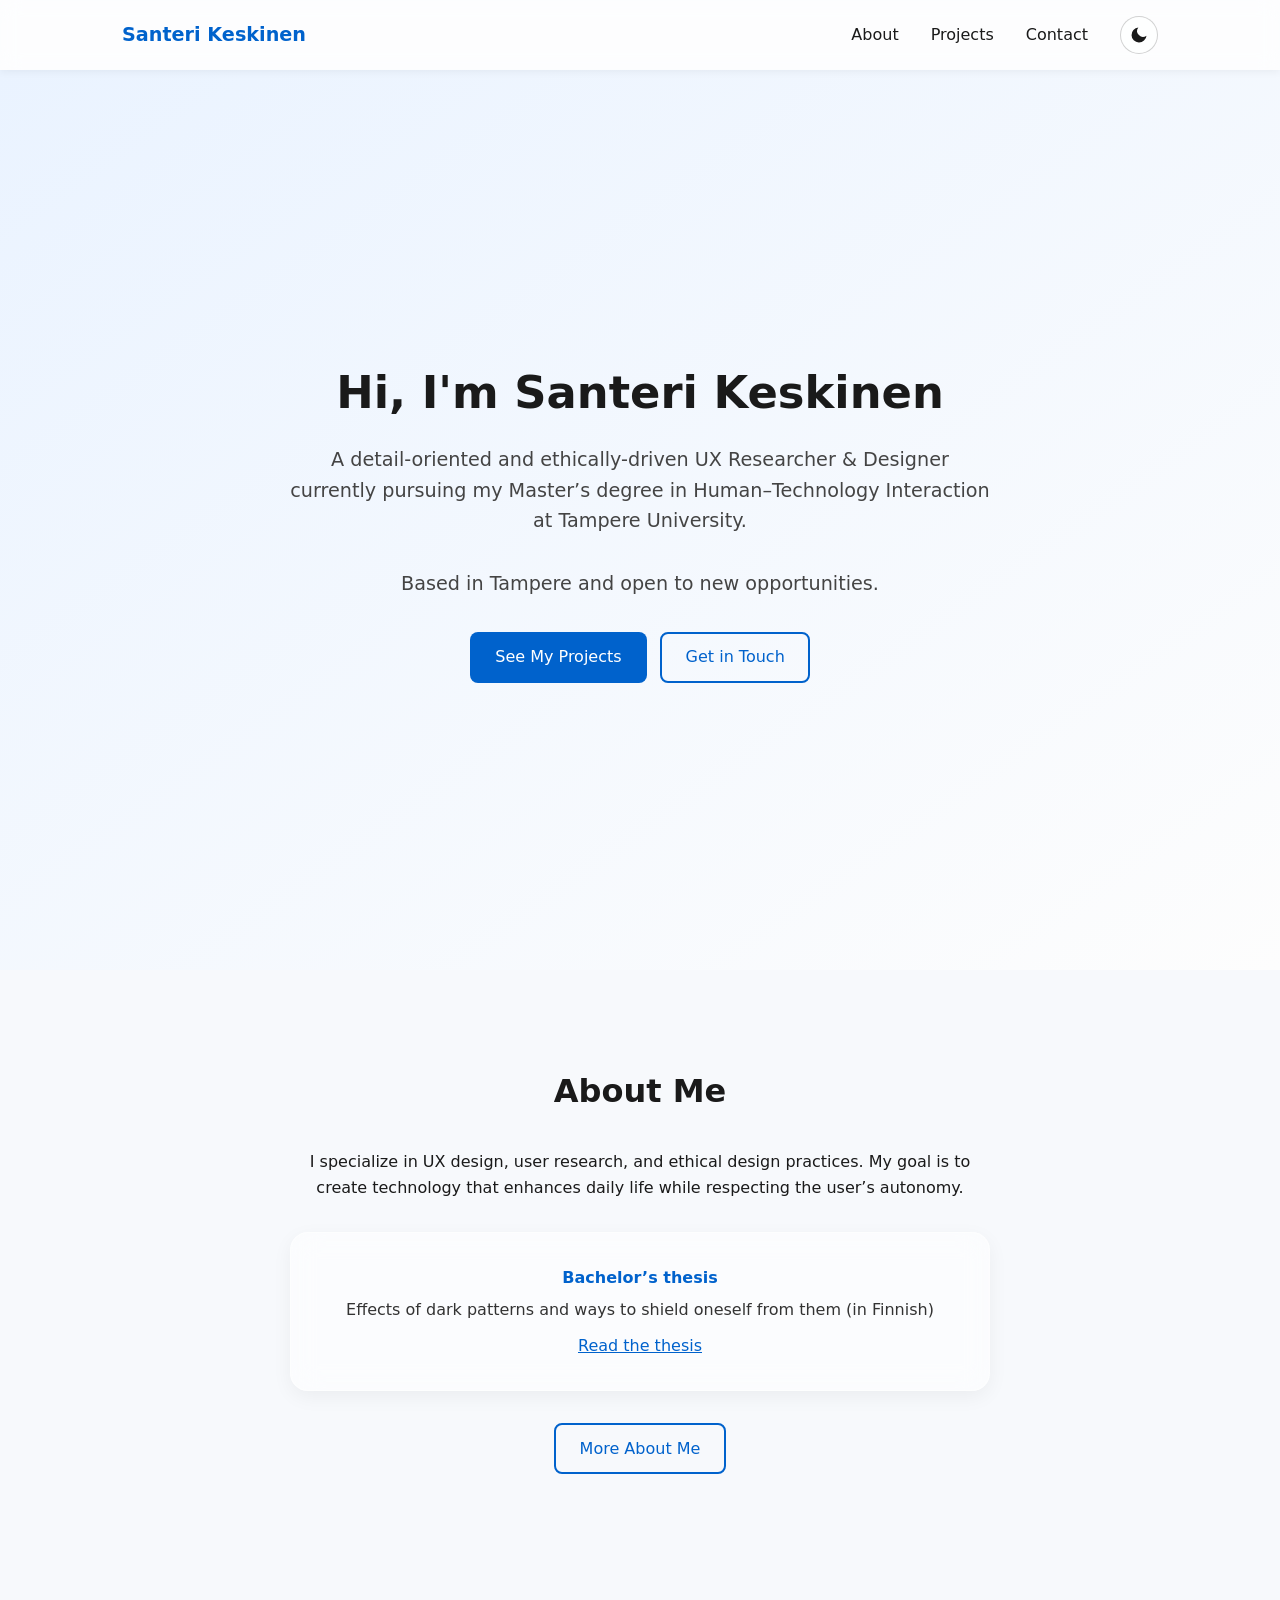
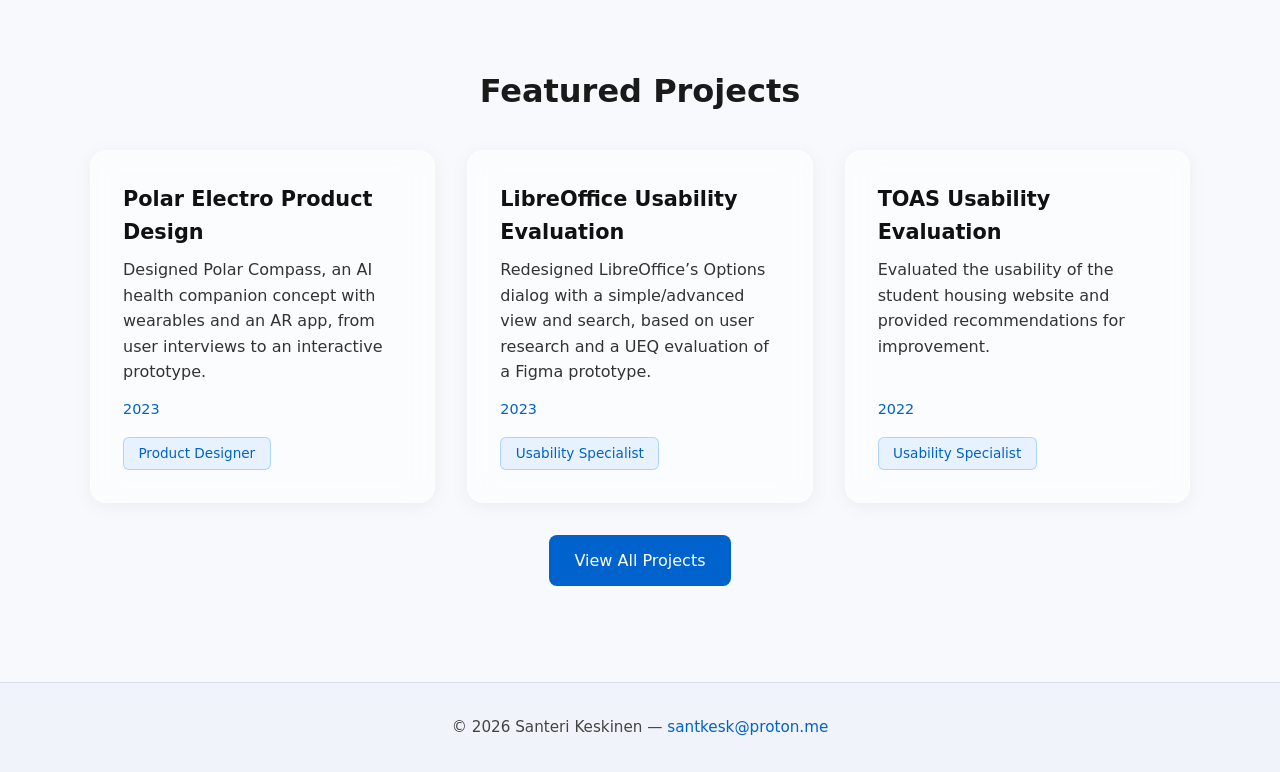
==== index.html @ 52094862 "Add files via upload" ====
<!DOCTYPE html>
<html lang="en">
<head>
  <meta charset="UTF-8">
  <meta name="viewport" content="width=device-width, initial-scale=1.0">
  <title>Santeri Keskinen — Portfolio</title>
  <meta name="description" content="Portfolio of Santeri Keskinen, a UX researcher and designer studying Human–Technology Interaction at Tampere University.">
  <link rel="icon" href="data:image/svg+xml,%3Csvg xmlns='http://www.w3.org/2000/svg' viewBox='0 0 100 100'%3E%3Crect width='100' height='100' rx='22' fill='%230062cc'/%3E%3Ctext x='50' y='67' font-size='46' font-weight='700' text-anchor='middle' fill='white' font-family='sans-serif'%3ESK%3C/text%3E%3C/svg%3E">
  <script>document.documentElement.classList.add("js")</script>
  <link rel="stylesheet" href="styles.css">
  <script>
    // Dark mode: one choice for the whole site, kept across pages
    (function () {
      var root = document.documentElement, KEY = 'theme';
      var local = location.protocol === 'file:';   // opened straight from disk: browsers may not share storage between files
      var explicit = false;

      function readStore() { try { return localStorage.getItem(KEY); } catch (e) { return null; } }
      function writeStore(v) { try { localStorage.setItem(KEY, v); } catch (e) {} }
      function readName() { var m = /^theme-(dark|light)$/.exec(window.name); return m ? m[1] : null; }
      function readUrl() { var m = /[?&]theme=(dark|light)/.exec(location.search); return m ? m[1] : null; }
      function choice(restored) {
        if (!local) return readStore();
        return restored ? (readName() || readUrl() || readStore()) : (readUrl() || readName() || readStore());
      }
      function isDark() { return root.getAttribute('data-theme') === 'dark'; }
      function apply(v) { if (v === 'dark') root.setAttribute('data-theme', 'dark'); else root.removeAttribute('data-theme'); }
      function sync() {
        var b = document.querySelector('.theme-toggle');
        if (b) b.setAttribute('aria-pressed', isDark() ? 'true' : 'false');
      }
      function withTheme(href, v) {
        var h = href.indexOf('#'), hash = h > -1 ? href.slice(h) : '', base = h > -1 ? href.slice(0, h) : href;
        base = base.replace(/([?&])theme=(dark|light)(&|$)/, function (m, a, b, c) { return c ? a : ''; }).replace(/[?&]$/, '');
        return base + (base.indexOf('?') > -1 ? '&' : '?') + 'theme=' + v + hash;
      }
      // When opened from disk, carry the choice to other pages in the links
      function decorate() {
        if (!local || !explicit) return;
        var v = isDark() ? 'dark' : 'light';
        var links = document.querySelectorAll('a[href]');
        for (var i = 0; i < links.length; i++) {
          var href = links[i].getAttribute('href');
          if (/^([a-z][a-z0-9+.-]*:|#|\/\/)/i.test(href)) continue;
          var path = href.split('#')[0].split('?')[0];
          if (path && !/\.html?$/i.test(path)) continue;
          links[i].setAttribute('href', withTheme(href, v));
        }
      }

      var chosen = choice(false);
      if (chosen) { explicit = true; apply(chosen); if (local) window.name = 'theme-' + chosen; }

      document.addEventListener('DOMContentLoaded', function () {
        sync();
        decorate();
        var button = document.querySelector('.theme-toggle');
        if (!button) return;
        button.addEventListener('click', function () {
          var v = isDark() ? 'light' : 'dark';
          explicit = true;
          apply(v);
          writeStore(v);
          if (local) {
            window.name = 'theme-' + v;
            try { history.replaceState(null, '', withTheme(location.href, v)); } catch (e) {}
          }
          decorate();
          sync();
        });
      });

      // Going back/forward can show a cached page: bring it up to date
      window.addEventListener('pageshow', function (e) {
        if (!e.persisted) return;
        var v = choice(true);
        if (v) { explicit = true; apply(v); decorate(); }
        sync();
      });
    })();
  </script>
</head>
<body>
  <a href="#main" class="skip-link">Skip to main content</a>
  <!-- Navigation -->
  <header class="navbar">
    <div class="nav-container">
      <a href="#hero" class="logo">Santeri Keskinen</a>
      <nav>
        <ul class="nav-links">
          <li><a href="about.html">About</a></li>        
          <li><a href="projects.html">Projects</a></li>
          <li><a href="contact.html">Contact</a></li>
          <li><button type="button" class="theme-toggle" aria-pressed="false" aria-label="Dark mode" title="Dark mode"><svg class="icon-moon" viewBox="0 0 24 24" aria-hidden="true"><path d="M21 12.8A9 9 0 1 1 11.2 3a7 7 0 0 0 9.8 9.8z"/></svg><svg class="icon-sun" viewBox="0 0 24 24" aria-hidden="true"><circle cx="12" cy="12" r="4"/><path d="M12 2v3M12 19v3M2 12h3M19 12h3M4.9 4.9L7 7M17 17l2.1 2.1M4.9 19.1L7 17M17 7l2.1-2.1" stroke="currentColor" stroke-width="2" stroke-linecap="round" fill="none"/></svg></button></li>
        </ul>
      </nav>
    </div>
  </header>

  <main id="main" class="home-main">
  <!-- Hero Section -->
  <section id="hero" class="hero">
    <div class="hero-content">
      <h1>Hi, I'm Santeri Keskinen</h1>
      <p>A detail-oriented and ethically-driven UX Researcher &amp; Designer currently pursuing my Master’s degree in
        Human–Technology Interaction at Tampere University.</p>
      <p class="hero-note">Based in Tampere and open to new opportunities.</p>
      <div class="hero-actions">
        <a href="#projects" class="btn-primary">See My Projects</a>
        <a href="contact.html" class="btn btn-outline">Get in Touch</a>
      </div>
    </div>
  </section>

  <!-- About Section -->
  <section id="about" class="about section">
    <div class="container">
      <h2>About Me</h2>
      <p>
        I specialize in UX design, user research, and ethical design practices. My goal is to create technology that enhances daily life while respecting the user’s autonomy.
      </p>
      <div class="thesis glass-light">
        <h3>Bachelor’s thesis</h3>
        <p>Effects of dark patterns and ways to shield oneself from them (in Finnish)</p>
        <a class="text-link" href="https://urn.fi/URN:NBN:fi:tuni-202404294777" target="_blank" rel="noopener">Read the thesis<span class="visually-hidden"> (opens in a new tab)</span></a>
      </div>
      <div class="center">
        <a href="about.html" class="btn btn-outline">More About Me</a>
      </div>
    </div>
  </section>

  <!-- Projects Section -->
  <section id="projects" class="projects section">
    <div class="container">
      <h2>Featured Projects</h2>
      <div class="project-grid">
        <a href="Projects/polar.html" class="project-card glass">
          <h3>Polar Electro Product Design</h3>
          <p>Designed Polar Compass, an AI health companion concept with wearables and an AR app, from user interviews to an interactive prototype.</p>
          <span class="year">2023</span>
          <div class="role">Product Designer</div>
        </a>
        <a href="Projects/libreoffice.html" class="project-card glass">
          <h3>LibreOffice Usability Evaluation</h3>
          <p>Redesigned LibreOffice’s Options dialog with a simple/advanced view and search, based on user research and a UEQ evaluation of a Figma prototype.</p>
          <span class="year">2023</span>
          <div class="role">Usability Specialist</div>
        </a>
        <a href="Projects/toas.html" class="project-card glass">
          <h3>TOAS Usability Evaluation</h3>
          <p>Evaluated the usability of the student housing website and provided recommendations for improvement.</p>
          <span class="year">2022</span>
          <div class="role">Usability Specialist</div>
        </a>
      </div>
      <div class="center">
        <a href="projects.html" class="btn">View All Projects</a>
      </div>
    </div>
  </section>

  </main>

  <!-- Contact/Footer -->
  <footer class="footer">
    <p>© 2026 Santeri Keskinen — <a href="mailto:santkesk@proton.me">santkesk@proton.me</a></p>
  </footer>

  <script>
    // Fade sections in once as they scroll into view
    const sections = document.querySelectorAll('.section');
    if ('IntersectionObserver' in window) {
      const observer = new IntersectionObserver((entries, obs) => {
        entries.forEach(entry => {
          if (entry.isIntersecting) {
            entry.target.classList.add('visible');
            obs.unobserve(entry.target);
          }
        });
      }, { threshold: 0.15 });
      sections.forEach(section => observer.observe(section));
    } else {
      sections.forEach(section => section.classList.add('visible'));
    }
  </script>
</body>
</html>
---- styles.css ----
/* Reset & Base */
* {
  margin: 0;
  padding: 0;
  box-sizing: border-box;
}

html, body {
  font-family: 'Inter', system-ui, sans-serif;
  color: #1a1a1a;
  background: #f7f9fc;
  scroll-behavior: smooth;
  line-height: 1.6;
  min-height: 100%;
  display: flex;
  flex-direction: column;
}

body > * {
  flex-shrink: 0;
}

/* Navigation Bar */
.navbar {
  position: sticky;
  top: 0;
  width: 100%;
  background: rgba(255, 255, 255, 0.7);
  backdrop-filter: blur(10px);
  box-shadow: 0 2px 8px rgba(0,0,0,0.05);
  z-index: 1000;
}

.nav-container {
  max-width: 1100px;
  margin: 0 auto;
  padding: 1rem 2rem;
  display: flex;
  align-items: center;
  justify-content: space-between;
}

.logo {
  font-weight: 700;
  font-size: 1.2rem;
  text-decoration: none;
  color: #0062cc;
}

.nav-links {
  display: flex;
  gap: 2rem;
  list-style: none;
}

.nav-links a {
  text-decoration: none;
  color: #1a1a1a;
  position: relative;
  transition: color 0.3s;
}

.nav-links a:hover {
  color: #0062cc;
}

.nav-links a::after {
  content: "";
  position: absolute;
  bottom: -3px;
  left: 0;
  width: 0%;
  height: 2px;
  background: #0062cc;
  transition: width 0.3s;
}

.nav-links a:hover::after {
  width: 100%;
}

/* Hero Section */
.hero {
  min-height: 100vh;
  display: flex;
  align-items: center;
  justify-content: center;
  background: linear-gradient(to bottom right, #eaf3ff, #fdfdfd);
  text-align: center;
  padding: 0 1rem;
}

.hero-content {
  max-width: 700px;
}

.hero h1 {
  font-size: 2.8rem;
  margin-bottom: 1rem;
}

.hero p {
  font-size: 1.2rem;
  margin-bottom: 2rem;
  color: #444;
}

.btn-primary {
  display: inline-block;
  background: #0062cc;
  color: #fff;
  padding: 0.8rem 1.6rem;
  border-radius: 8px;
  text-decoration: none;
  font-weight: 500;
  transition: background 0.3s;
}

.btn-primary:hover {
  background: #004c9e;
}

/* Section Base */
.section {
  padding: 6rem 1.5rem;
}

/* Only hide sections for the scroll animation when JavaScript is running */
.js .section {
  opacity: 0;
  transform: translateY(30px);
  transition: opacity 0.8s ease, transform 0.8s ease;
}

.js .section.visible {
  opacity: 1;
  transform: translateY(0);
}

.container {
  max-width: 1100px;
  margin: 0 auto;
}

h2 {
  font-size: 2rem;
  margin-bottom: 2rem;
  text-align: center;
}

/* Projects Grid */
.project-grid {
  display: grid;
  grid-template-columns: repeat(auto-fit, minmax(min(320px, 100%), 1fr));
  gap: 2rem;
}

/* Reset link styles inside the grid */
.project-card {
  display: flex;
  flex-direction: column;
  justify-content: space-between;
  min-height: 240px;
  padding: 2rem;
  border-radius: 16px;
  position: relative;
  text-decoration: none; /* remove link underline */
  color: inherit; /* use normal text color */
  transition: all 0.3s ease;
}

/* Glass style for project cards */
.project-card.glass {
  background: rgba(255, 255, 255, 0.5);
  backdrop-filter: blur(15px);
  border: 1px solid rgba(255, 255, 255, 0.4);
  box-shadow: 0 4px 20px rgba(0,0,0,0.05);
}

/* Hover effect — lift and glow */
.project-card.glass:hover {
  transform: translateY(-6px);
  box-shadow: 0 8px 24px rgba(0, 123, 255, 0.15);
  border-color: rgba(0, 123, 255, 0.3);
}

/* Text elements inside cards */
.project-card h3 {
  margin-bottom: 0.5rem;
  font-size: 1.3rem;
  color: #111;
  transition: color 0.3s;
}

.project-card p {
  flex: 1;
  color: #333;
  margin-bottom: 0.8rem;
}

.project-card .year {
  font-size: 0.9rem;
  color: #0062cc;
  font-weight: 500;
}

/* Role label */
.role {
  align-self: flex-start;
  background: rgba(0, 123, 255, 0.08);
  color: #0062cc;
  padding: 0.3rem 0.9rem;
  border-radius: 6px;
  font-size: 0.85rem;
  font-weight: 500;
  border: 1px solid rgba(0, 123, 255, 0.25);
  margin-top: 1rem;
}

/* Slight color pop on hover */
.project-card:hover h3 {
  color: #0062cc;
}


/* Footer (natural end of page) */
.footer {
  background: #f0f4fa;
  text-align: center;
  padding: 2rem 1rem;
  margin-top: auto;
  border-top: 1px solid #d6e0ef;
  color: #444;
  font-size: 0.95rem;
}

.footer a {
  color: #0062cc;
  text-decoration: none;
}

.footer a:hover {
  text-decoration: underline;
}

/* ===== ABOUT PAGE ===== */

.about-page {
  max-width: 900px;
  margin: 4rem auto;
  padding: 3rem 2rem;
  background: rgba(255, 255, 255, 0.6);
  backdrop-filter: blur(15px);
  border-radius: 20px;
  box-shadow: 0 6px 20px rgba(0, 0, 0, 0.05);
  transition: transform 0.3s ease, box-shadow 0.3s ease;
}

.about-page h1,
.about-page h2 {
  text-align: center;
  margin-bottom: 1.5rem;
  color: #0a0a0a;
}

.about-page h1 {
  font-size: 2.5rem;
  margin-bottom: 2rem;
}

.about-page h2 {
  font-size: 1.8rem;
  color: #0062cc;
  border-bottom: 2px solid rgba(0, 123, 255, 0.2);
  display: inline-block;
  padding-bottom: 0.4rem;
}

.about-page h3 {
  font-size: 1.2rem;
  color: #111;
  margin-top: 1.2rem;
  margin-bottom: 0.3rem;
}

.about-page p {
  font-size: 1rem;
  color: #333;
  line-height: 1.7;
  margin-bottom: 0.8rem;
}

/* Grouped subsections */
.about-page div > div {
  margin-bottom: 1.2rem;
  padding: 1rem 1.2rem;
  border-left: 3px solid #0062cc20;
  transition: background 0.3s ease;
  border-radius: 8px;
}

.about-page div > div:hover {
  background: rgba(0, 123, 255, 0.05);
}

/* Responsive */
@media (max-width: 768px) {
  .about-page {
    padding: 2rem 1.2rem;
    margin: 2rem 1rem;
  }

  .about-page h1 {
    font-size: 2rem;
  }

  .about-page h2 {
    font-size: 1.5rem;
  }
}

/* ===== PROJECT PAGE ===== */
.project-page {
  background: linear-gradient(to bottom right, #f7f9fc, #eaf3ff);
  color: #1a1a1a;
  font-family: 'Inter', system-ui, sans-serif;
  line-height: 1.7;
}

.project-title {
  font-size: 2rem;
  font-weight: 700;
  color: #0a0a0a;
}

/* Section Containers */
main {
  max-width: 900px;
  margin: 0 auto;
  padding: 3rem 1.5rem 6rem;
}

/* Glass style for sections */
.glass-light {
  background: rgba(255, 255, 255, 0.55);
  backdrop-filter: blur(15px);
  border: 1px solid rgba(255, 255, 255, 0.4);
  border-radius: 18px;
  padding: 2rem;
  margin-bottom: 2rem;
  box-shadow: 0 6px 20px rgba(0, 0, 0, 0.05);
  transition: transform 0.3s ease, box-shadow 0.3s ease;
}

.glass-light:hover {
  transform: translateY(-3px);
  box-shadow: 0 10px 25px rgba(0, 123, 255, 0.15);
}

.glass-light h2 {
  color: #0062cc;
  margin-bottom: 1rem;
  font-size: 1.5rem;
}

.glass-light p {
  color: #333;
  margin-bottom: 0.5rem;
}

/* About Section Grid */
.about-inline {
  display: grid;
  grid-template-columns: repeat(auto-fit, minmax(180px, 1fr));
  gap: 1.5rem;
  margin-top: 1rem;
}

.about-field {
  background: rgba(255, 255, 255, 0.6);
  border: 1px solid rgba(0, 123, 255, 0.15);
  border-radius: 12px;
  padding: 1rem;
  text-align: center;
  transition: background 0.3s ease;
}

.about-field:hover {
  background: rgba(0, 123, 255, 0.05);
}

.about-field h3 {
  color: #0062cc;
  font-size: 1rem;
  margin-bottom: 0.3rem;
}

.about-field p {
  color: #333;
  font-size: 0.95rem;
}

/* Centered Button */
.center {
  text-align: center;
  margin-top: 3rem;
}

.btn {
  display: inline-block;
  background: #0062cc;
  color: #fff;
  padding: 0.8rem 1.6rem;
  border-radius: 8px;
  text-decoration: none;
  font-weight: 500;
  transition: background 0.3s;
}

.btn:hover {
  background: #004c9e;
}
/* ===== Lists & links inside project sections ===== */
.glass-light ul {
  padding-left: 1.25rem;
  margin-bottom: 0.5rem;
}

.glass-light li {
  color: #333;
  margin-bottom: 0.4rem;
}

.glass-light p + p,
.glass-light p + ul,
.glass-light ul + p {
  margin-top: 0.8rem;
}

/* Space between the info boxes and the first section */
.about-inline {
  margin-bottom: 2rem;
}

/* ===== CONTACT PAGE ===== */
.contact-page {
  background: linear-gradient(to bottom right, #f7f9fc, #eaf3ff);
  min-height: 100vh;
}

.page-intro {
  text-align: center;
  margin-bottom: 2.5rem;
}

.page-intro h1 {
  font-size: 2.5rem;
  margin-bottom: 0.8rem;
}

.page-intro p {
  max-width: 600px;
  margin: 0 auto;
  color: #444;
  font-size: 1.1rem;
}

.contact-cards {
  display: grid;
  grid-template-columns: repeat(auto-fit, minmax(260px, 1fr));
  gap: 1.5rem;
  margin-bottom: 2rem;
}

.contact-card {
  text-align: center;
  text-decoration: none;
  color: inherit;
  margin-bottom: 0;
}

.contact-card svg {
  width: 36px;
  height: 36px;
  fill: #0062cc;
  margin-bottom: 0.8rem;
}

.contact-card h2 {
  text-align: center;
  font-size: 1.3rem;
  margin-bottom: 0.4rem;
}

.contact-card p {
  overflow-wrap: anywhere;
}

.contact-form-box h2 {
  text-align: left;
  margin-bottom: 1.5rem;
}

.contact-form {
  display: flex;
  flex-direction: column;
  gap: 0.5rem;
}

.contact-form label {
  font-weight: 500;
  margin-top: 0.6rem;
}

.contact-form input,
.contact-form textarea {
  font: inherit;
  padding: 0.8rem 1rem;
  border: 1px solid rgba(0, 123, 255, 0.25);
  border-radius: 10px;
  background: rgba(255, 255, 255, 0.8);
  color: #1a1a1a;
  resize: vertical;
}

.contact-form input:focus,
.contact-form textarea:focus {
  outline: none;
  border-color: #0062cc;
  box-shadow: 0 0 0 3px rgba(0, 123, 255, 0.15);
}

.contact-form .btn {
  align-self: flex-start;
  margin-top: 1.2rem;
  border: none;
  cursor: pointer;
  font: inherit;
  font-weight: 500;
}

/* ===== ABOUT ME PAGE ===== */
.about-me {
  background: linear-gradient(to bottom right, #f7f9fc, #eaf3ff);
  min-height: 100vh;
}

.about-section h2 {
  text-align: left;
}

.about-section .entry {
  padding-left: 1.2rem;
  border-left: 3px solid rgba(0, 123, 255, 0.25);
  margin-bottom: 1.5rem;
}

.about-section .entry:last-child {
  margin-bottom: 0;
}

.entry h3 {
  font-size: 1.1rem;
  color: #111;
}

.entry .meta {
  color: #0062cc;
  font-size: 0.9rem;
  font-weight: 500;
  margin-bottom: 0.5rem;
}

.chips {
  display: flex;
  flex-wrap: wrap;
  gap: 0.6rem;
  margin-top: 1rem;
}

.chip {
  background: rgba(0, 123, 255, 0.08);
  color: #0062cc;
  padding: 0.35rem 0.9rem;
  border-radius: 6px;
  font-size: 0.9rem;
  font-weight: 500;
  border: 1px solid rgba(0, 123, 255, 0.25);
  text-decoration: none;
  transition: background 0.3s;
}

a.chip:hover {
  background: rgba(0, 123, 255, 0.18);
}

.skills-grid {
  display: grid;
  gap: 1.5rem;
}

.skill-group h3 {
  font-size: 1.05rem;
  color: #111;
}

.skill-group .chips {
  margin-top: 0.6rem;
}

.center .btn + .btn {
  margin-left: 0.8rem;
}

.btn-outline {
  background: transparent;
  color: #0062cc;
  border: 2px solid #0062cc;
  padding: calc(0.8rem - 2px) calc(1.6rem - 2px);
}

.btn-outline:hover {
  background: rgba(0, 123, 255, 0.1);
}

@media (max-width: 480px) {
  .center .btn {
    display: block;
    margin: 0 0 0.8rem;
  }
  .center .btn + .btn {
    margin-left: 0;
  }
}

/* ===== PROJECTS PAGE ===== */
.projects-page {
  background: linear-gradient(to bottom right, #f7f9fc, #eaf3ff);
  min-height: 100vh;
}

/* ===== ACCESSIBILITY & USABILITY ===== */
html {
  scroll-padding-top: 5rem;
}

.skip-link {
  position: absolute;
  left: 1rem;
  top: -4rem;
  background: #0062cc;
  color: #fff;
  padding: 0.7rem 1.2rem;
  border-radius: 8px;
  text-decoration: none;
  font-weight: 500;
  z-index: 2000;
}

.skip-link:focus {
  top: 1rem;
}

:focus-visible {
  outline: 3px solid #0062cc;
  outline-offset: 3px;
  border-radius: 4px;
}

.visually-hidden {
  position: absolute;
  width: 1px;
  height: 1px;
  margin: -1px;
  padding: 0;
  overflow: hidden;
  clip: rect(0, 0, 0, 0);
  white-space: nowrap;
  border: 0;
}

/* Current page in the navigation */
.nav-links a[aria-current] {
  color: #0062cc;
  font-weight: 600;
}

.nav-links a[aria-current]::after {
  width: 100%;
}

.text-link {
  color: #0062cc;
  font-weight: 500;
  text-decoration: underline;
}

.text-link:hover {
  color: #004c9e;
}

/* ===== HOME PAGE ===== */
main.home-main {
  max-width: none;
  margin: 0;
  padding: 0;
}

.hero-note {
  font-weight: 500;
  color: #1a1a1a;
}

.hero-actions {
  display: flex;
  flex-wrap: wrap;
  gap: 0.8rem;
  justify-content: center;
}

.hero-actions .btn,
.hero-actions .btn-primary {
  margin: 0;
}

.thesis {
  max-width: 700px;
  margin: 2rem auto 0;
}

.thesis h3 {
  color: #0062cc;
  font-size: 1rem;
  margin-bottom: 0.4rem;
}

.thesis p {
  margin-bottom: 0.6rem;
}

/* ===== PROJECT PAGES ===== */
.summary h2 {
  text-align: left;
}

.project-figure {
  margin: 0 0 2rem;
}

.project-figure img {
  display: block;
  max-width: 100%;
  height: auto;
  border-radius: 12px;
  border: 1px solid rgba(0, 98, 204, 0.15);
}

.project-figure figcaption {
  font-size: 0.9rem;
  color: #444;
  margin-top: 0.5rem;
}

/* ===== REDUCED MOTION ===== */
@media (prefers-reduced-motion: reduce) {
  html {
    scroll-behavior: auto;
  }
  *, *::before, *::after {
    transition-duration: 0.01ms !important;
    animation-duration: 0.01ms !important;
  }
  .js .section {
    opacity: 1;
    transform: none;
  }
  .glass-light:hover,
  .project-card.glass:hover {
    transform: none;
  }
}

/* ===== SKILL TAGS (non-clickable, unlike the blue button-style chips) ===== */
.glass-light ul.tag-list {
  list-style: none;
  padding: 0;
  margin: 0.6rem 0 0;
  display: flex;
  flex-wrap: wrap;
  gap: 0.5rem;
}

.glass-light .tag-list li.skill-tag {
  margin: 0;
  padding: 0.3rem 0.85rem;
  background: rgba(255, 255, 255, 0.9);
  color: #1a1a1a;
  border: 1px solid #cfd8e6;
  border-radius: 999px;
  font-size: 0.9rem;
  font-weight: 400;
  cursor: default;
}

.skill-group + .skill-group {
  margin-top: 0.5rem;
}

/* ===== PROFILE PHOTO ===== */
.intro-layout {
  display: flex;
  align-items: center;
  gap: 2rem;
}

.profile-photo {
  width: 170px;
  height: 170px;
  flex-shrink: 0;
  border-radius: 50%;
  object-fit: cover;
  border: 4px solid #fff;
  box-shadow: 0 6px 20px rgba(0, 0, 0, 0.12);
}

@media (max-width: 600px) {
  .intro-layout {
    flex-direction: column;
    text-align: center;
  }
  .intro-layout .chips {
    justify-content: center;
  }
}

/* ===== BUTTON ROWS (wrap cleanly with 2+ buttons) ===== */
.center {
  display: flex;
  flex-wrap: wrap;
  justify-content: center;
  gap: 0.8rem;
}

.center .btn + .btn {
  margin-left: 0;
}

@media (max-width: 480px) {
  .center {
    flex-direction: column;
  }
  .center .btn {
    display: block;
    margin: 0;
    text-align: center;
  }
}

/* ===== AT A GLANCE (compact banner, distinct from the section cards) ===== */
.summary {
  background: linear-gradient(135deg, rgba(0, 98, 204, 0.12), rgba(255, 255, 255, 0.75));
  border-left: 6px solid #0062cc;
  border-radius: 6px 28px 6px 28px;
  padding: 1.1rem 1.5rem 1.3rem;
  margin-bottom: 2rem;
  box-shadow: 0 4px 16px rgba(0, 98, 204, 0.1);
}

.summary h2 {
  font-size: 0.8rem;
  letter-spacing: 0.14em;
  text-transform: uppercase;
  color: #0062cc;
  text-align: left;
  margin-bottom: 0.7rem;
}

.summary ul {
  list-style: none;
  padding: 0;
  margin: 0;
  display: grid;
  gap: 1rem;
}

.summary li {
  margin: 0;
  color: #333;
  font-size: 0.95rem;
  line-height: 1.5;
}

.summary li strong {
  display: block;
  color: #111;
  font-size: 0.85rem;
  margin-bottom: 0.15rem;
}

@media (min-width: 800px) {
  .summary ul {
    grid-template-columns: repeat(3, 1fr);
    gap: 0;
  }
  .summary li {
    padding: 0 1.2rem;
  }
  .summary li:first-child {
    padding-left: 0;
  }
  .summary li + li {
    border-left: 1px solid rgba(0, 98, 204, 0.25);
  }
}

/* ===== PROJECT LINKS & HOME PAGE LINKS ===== */
.project-links {
  display: flex;
  flex-wrap: wrap;
  justify-content: center;
  gap: 0.8rem;
  margin-top: 1.5rem;
}

.about .center,
.projects .center {
  margin-top: 2rem;
}

/* Compact navigation on small phones (all pages) */
@media (max-width: 480px) {
  .nav-container {
    padding: 0.8rem 1rem;
  }
  .nav-links {
    gap: 1rem;
  }
  .logo {
    font-size: 1rem;
    white-space: nowrap;
  }
}

/* ===== THEME TOGGLE ===== */
.nav-links li {
  display: flex;
  align-items: center;
}

.theme-toggle {
  display: inline-flex;
  align-items: center;
  justify-content: center;
  width: 38px;
  height: 38px;
  padding: 0;
  border-radius: 50%;
  border: 1px solid rgba(0, 0, 0, 0.18);
  background: rgba(255, 255, 255, 0.6);
  color: #1a1a1a;
  cursor: pointer;
  transition: background 0.3s;
}

.theme-toggle:hover {
  background: rgba(0, 98, 204, 0.12);
}

.theme-toggle svg {
  width: 20px;
  height: 20px;
  fill: currentColor;
}

.theme-toggle .icon-sun {
  display: none;
}

html[data-theme="dark"] .theme-toggle {
  border-color: rgba(255, 255, 255, 0.3);
  background: rgba(255, 255, 255, 0.08);
  color: #e8f0ff;
}

html[data-theme="dark"] .theme-toggle:hover {
  background: rgba(156, 201, 255, 0.2);
}

html[data-theme="dark"] .theme-toggle .icon-moon {
  display: none;
}

html[data-theme="dark"] .theme-toggle .icon-sun {
  display: block;
}

@media (max-width: 480px) {
  .nav-links {
    font-size: 0.95rem;
    gap: 0.7rem;
  }
  .logo {
    font-size: 0.95rem;
  }
  .theme-toggle {
    width: 34px;
    height: 34px;
  }
}

@media (max-width: 380px) {
  .nav-container {
    padding: 0.8rem 0.75rem;
  }
  .nav-links {
    font-size: 0.9rem;
    gap: 0.55rem;
  }
  .logo {
    font-size: 0.9rem;
  }
}

/* =====================================================
   DARK MODE (whole site, toggled with html[data-theme="dark"])
   ===================================================== */
html[data-theme="dark"] {
  color-scheme: dark;
  background: #06122b;
}

html[data-theme="dark"] body {
  color: #e8f0ff;
  background:
    radial-gradient(900px 520px at 88% 18%, rgba(59, 130, 246, 0.28), transparent 70%),
    radial-gradient(700px 520px at 6% 62%, rgba(56, 189, 248, 0.16), transparent 70%),
    linear-gradient(180deg, #06122b 0%, #0a1f4a 55%, #06122b 100%);
}

html[data-theme="dark"] h1,
html[data-theme="dark"] h2 {
  color: #fff;
}

html[data-theme="dark"] :focus-visible {
  outline-color: #9cc9ff;
}

/* Navigation */
html[data-theme="dark"] .navbar {
  background: rgba(6, 18, 43, 0.6);
  box-shadow: none;
  border-bottom: 1px solid rgba(255, 255, 255, 0.12);
}

html[data-theme="dark"] .logo,
html[data-theme="dark"] .nav-links a {
  color: #e8f0ff;
}

html[data-theme="dark"] .nav-links a:hover,
html[data-theme="dark"] .nav-links a[aria-current] {
  color: #9cc9ff;
}

html[data-theme="dark"] .nav-links a::after {
  background: #9cc9ff;
}

/* Hero (home page) */
html[data-theme="dark"] .hero {
  background: transparent;
}

html[data-theme="dark"] .hero p {
  color: #dbe7ff;
}

html[data-theme="dark"] .hero .hero-note {
  color: #fff;
}

/* Buttons and links */
html[data-theme="dark"] .btn,
html[data-theme="dark"] .btn-primary {
  background: linear-gradient(135deg, #5aa9ff, #9cc9ff);
  color: #06122b;
  font-weight: 600;
}

html[data-theme="dark"] .btn:hover,
html[data-theme="dark"] .btn-primary:hover {
  background: #fff;
}

html[data-theme="dark"] .btn-outline {
  background: rgba(255, 255, 255, 0.06);
  color: #fff;
  border-color: #9cc9ff;
}

html[data-theme="dark"] .btn-outline:hover {
  background: rgba(156, 201, 255, 0.2);
}

html[data-theme="dark"] .text-link {
  color: #9cc9ff;
}

html[data-theme="dark"] .text-link:hover {
  color: #fff;
}

/* Glass cards */
html[data-theme="dark"] .glass-light {
  background: rgba(255, 255, 255, 0.07);
  border: 1px solid rgba(255, 255, 255, 0.18);
  box-shadow: 0 8px 32px rgba(0, 0, 0, 0.25);
}

html[data-theme="dark"] .glass-light:hover {
  box-shadow: 0 12px 36px rgba(77, 163, 255, 0.3);
  border-color: rgba(156, 201, 255, 0.5);
}

html[data-theme="dark"] .glass-light h2,
html[data-theme="dark"] .thesis h3,
html[data-theme="dark"] .about-field h3,
html[data-theme="dark"] .entry .meta {
  color: #9cc9ff;
}

html[data-theme="dark"] .glass-light p,
html[data-theme="dark"] .glass-light li,
html[data-theme="dark"] .about-field p,
html[data-theme="dark"] .page-intro p,
html[data-theme="dark"] .about .container > p {
  color: #cfe0ff;
}

html[data-theme="dark"] .entry h3,
html[data-theme="dark"] .skill-group h3 {
  color: #fff;
}

html[data-theme="dark"] .about-section .entry {
  border-left-color: rgba(156, 201, 255, 0.4);
}

/* Project cards */
html[data-theme="dark"] .project-card.glass {
  background: rgba(255, 255, 255, 0.07);
  border: 1px solid rgba(255, 255, 255, 0.18);
  box-shadow: 0 8px 32px rgba(0, 0, 0, 0.25);
}

html[data-theme="dark"] .project-card.glass:hover {
  box-shadow: 0 12px 36px rgba(77, 163, 255, 0.3);
  border-color: rgba(156, 201, 255, 0.5);
}

html[data-theme="dark"] .project-card h3 {
  color: #fff;
}

html[data-theme="dark"] .project-card:hover h3,
html[data-theme="dark"] .project-card .year {
  color: #9cc9ff;
}

html[data-theme="dark"] .project-card p {
  color: #cfe0ff;
}

html[data-theme="dark"] .role,
html[data-theme="dark"] .chip {
  background: rgba(156, 201, 255, 0.12);
  color: #cfe3ff;
  border-color: rgba(156, 201, 255, 0.35);
}

html[data-theme="dark"] a.chip:hover {
  background: rgba(156, 201, 255, 0.25);
}

/* At a Glance banner */
html[data-theme="dark"] .summary {
  background: linear-gradient(135deg, rgba(77, 163, 255, 0.22), rgba(255, 255, 255, 0.05));
  border-left-color: #9cc9ff;
  box-shadow: 0 4px 16px rgba(0, 0, 0, 0.3);
}

html[data-theme="dark"] .summary h2 {
  color: #9cc9ff;
}

html[data-theme="dark"] .summary li {
  color: #cfe0ff;
}

html[data-theme="dark"] .summary li strong {
  color: #fff;
}

html[data-theme="dark"] .summary li + li {
  border-left-color: rgba(156, 201, 255, 0.3);
}

/* Project info boxes */
html[data-theme="dark"] .about-field {
  background: rgba(255, 255, 255, 0.07);
  border-color: rgba(156, 201, 255, 0.25);
}

html[data-theme="dark"] .about-field:hover {
  background: rgba(156, 201, 255, 0.12);
}

html[data-theme="dark"] hr {
  border: 0;
  border-top: 1px solid rgba(255, 255, 255, 0.15);
}

html[data-theme="dark"] .project-figure figcaption {
  color: #cfe0ff;
}

/* Skill tags */
html[data-theme="dark"] .glass-light .tag-list li.skill-tag {
  background: rgba(255, 255, 255, 0.08);
  color: #e8f0ff;
  border-color: rgba(255, 255, 255, 0.22);
}

/* Contact page */
html[data-theme="dark"] .contact-card svg {
  fill: #9cc9ff;
}

html[data-theme="dark"] .contact-form input,
html[data-theme="dark"] .contact-form textarea {
  background: rgba(255, 255, 255, 0.08);
  border-color: rgba(156, 201, 255, 0.35);
  color: #fff;
}

html[data-theme="dark"] .contact-form input:focus,
html[data-theme="dark"] .contact-form textarea:focus {
  border-color: #9cc9ff;
  box-shadow: 0 0 0 3px rgba(156, 201, 255, 0.25);
}

/* Footer */
html[data-theme="dark"] .footer {
  background: rgba(3, 10, 28, 0.85);
  border-top: 1px solid rgba(255, 255, 255, 0.12);
  color: #b8cdf5;
}

html[data-theme="dark"] .footer a {
  color: #9cc9ff;
}

/* Very small phones: let the navigation wrap instead of overflowing */
@media (max-width: 340px) {
  .nav-container {
    flex-wrap: wrap;
    justify-content: center;
    gap: 0.4rem;
  }
}

/* Keep the main column within the viewport on very narrow screens */
main {
  width: 100%;
}

/* ===== HOME PAGE: centered About section ===== */
.about .container > p {
  max-width: 700px;
  margin: 0 auto;
  text-align: center;
}

.thesis {
  text-align: center;
}
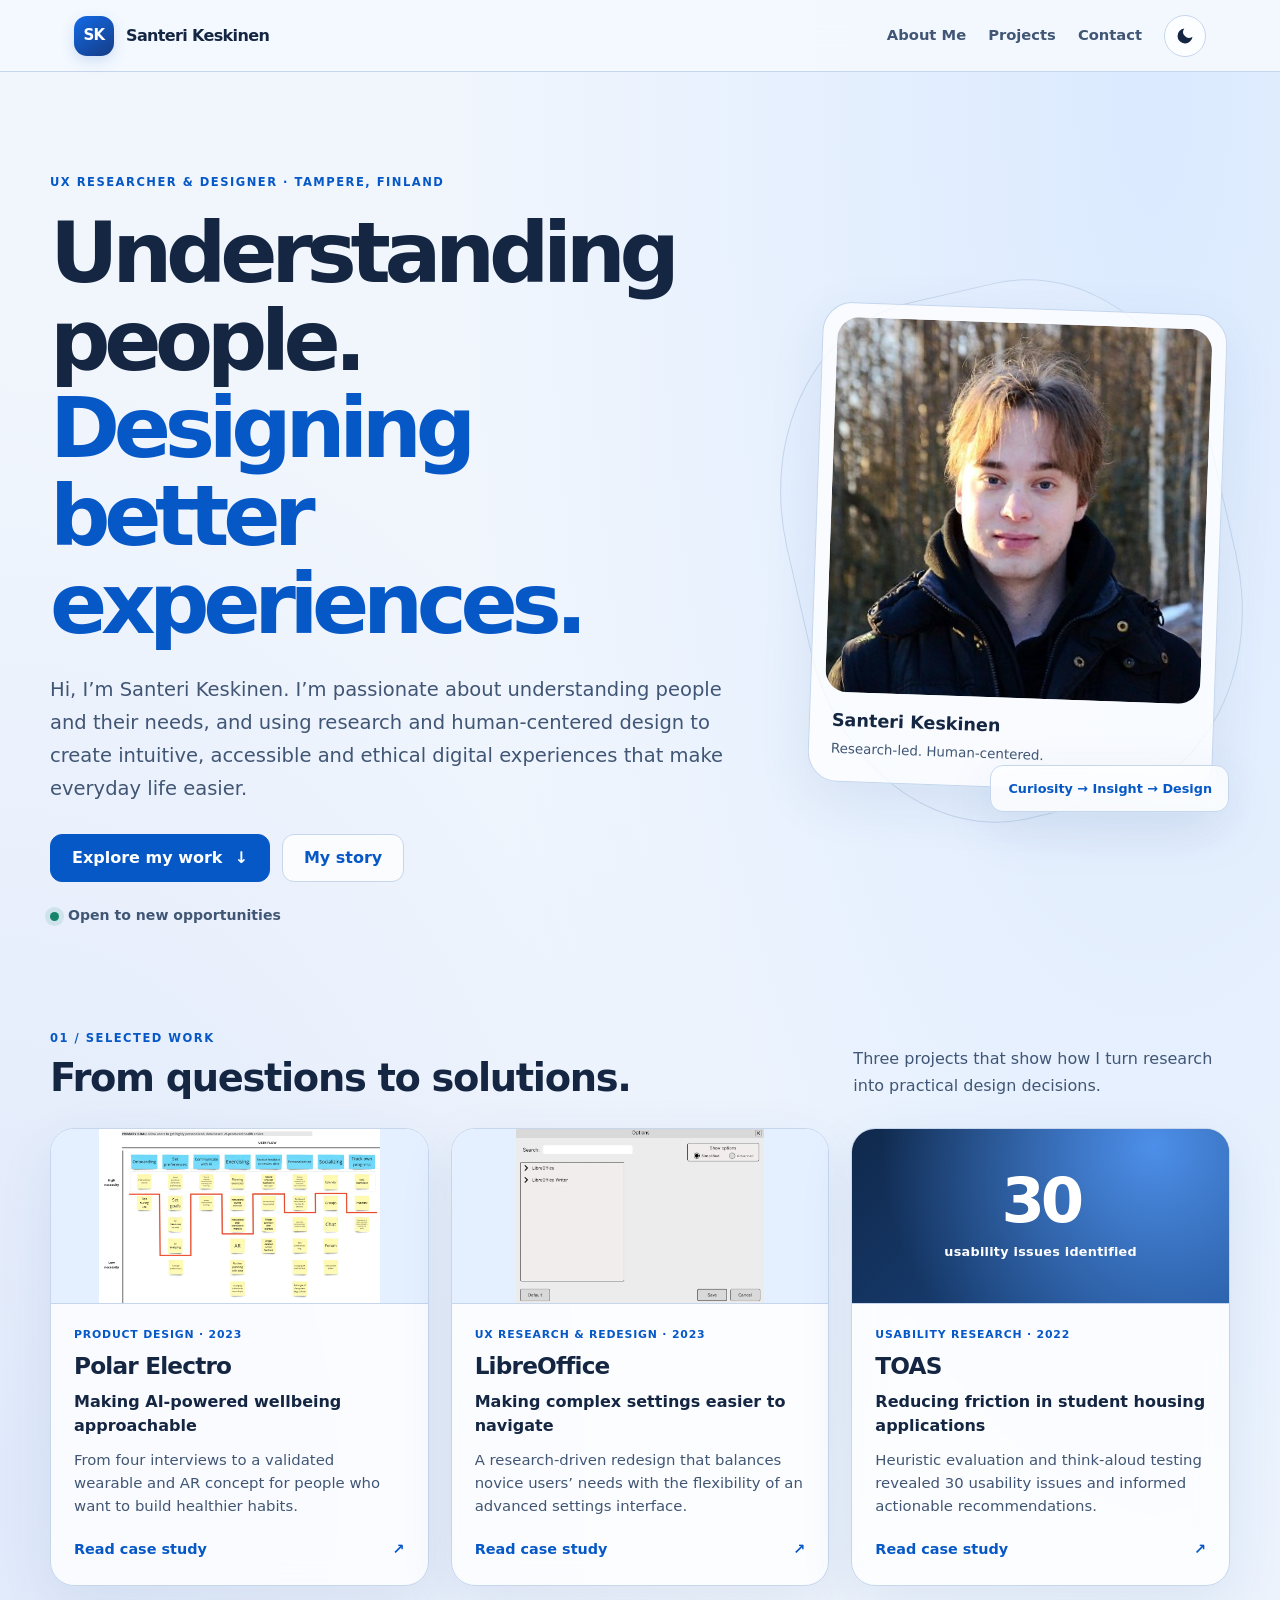
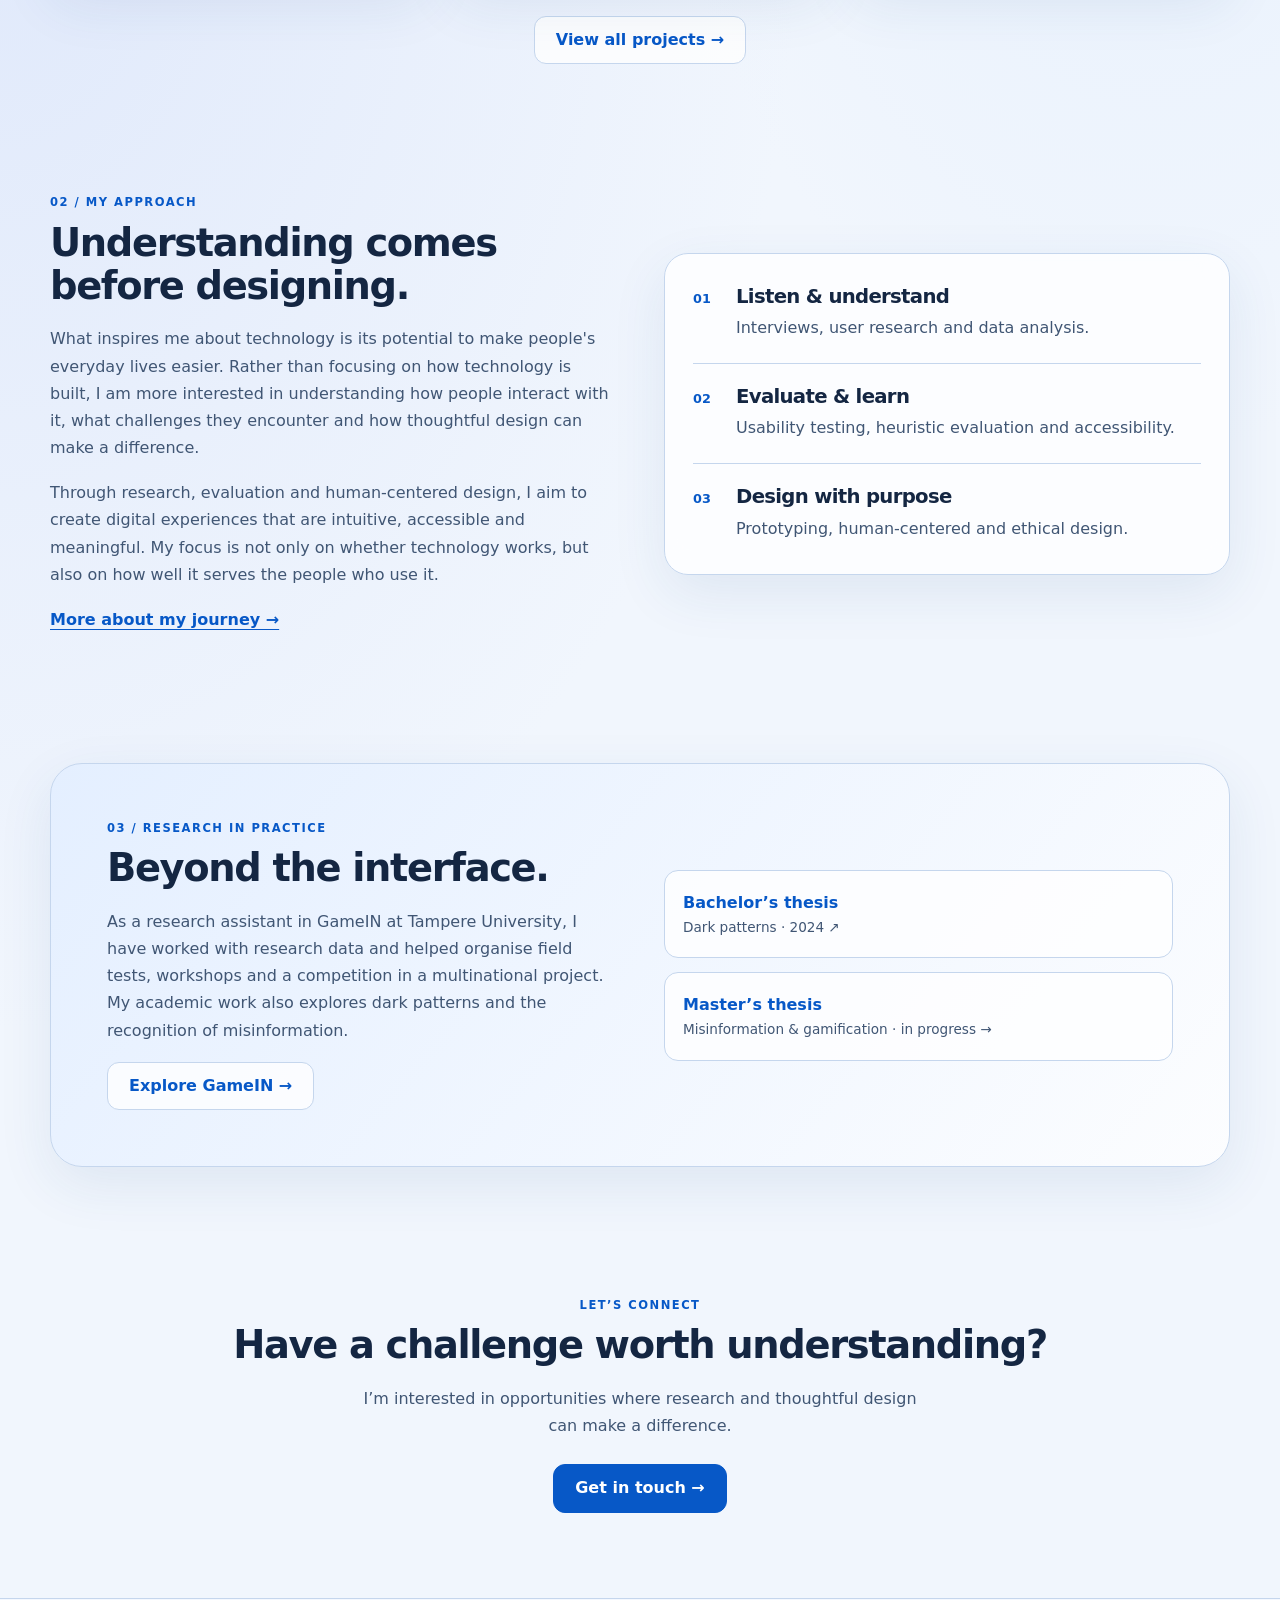
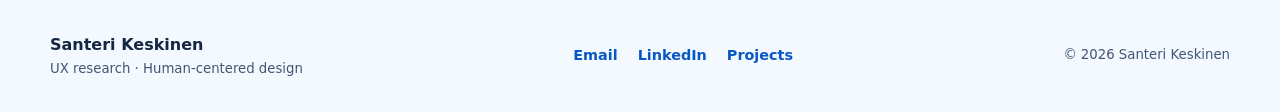
==== commit 39d489ec: "Redesign" ====
--- a/index.html
+++ b/index.html
@@ -1,188 +1,360 @@
 <!DOCTYPE html>
 <html lang="en">
-<head>
-  <meta charset="UTF-8">
-  <meta name="viewport" content="width=device-width, initial-scale=1.0">
-  <title>Santeri Keskinen — Portfolio</title>
-  <meta name="description" content="Portfolio of Santeri Keskinen, a UX researcher and designer studying Human–Technology Interaction at Tampere University.">
-  <link rel="icon" href="data:image/svg+xml,%3Csvg xmlns='http://www.w3.org/2000/svg' viewBox='0 0 100 100'%3E%3Crect width='100' height='100' rx='22' fill='%230062cc'/%3E%3Ctext x='50' y='67' font-size='46' font-weight='700' text-anchor='middle' fill='white' font-family='sans-serif'%3ESK%3C/text%3E%3C/svg%3E">
-  <script>document.documentElement.classList.add("js")</script>
-  <link rel="stylesheet" href="styles.css">
-  <script>
-    // Dark mode: one choice for the whole site, kept across pages
-    (function () {
-      var root = document.documentElement, KEY = 'theme';
-      var local = location.protocol === 'file:';   // opened straight from disk: browsers may not share storage between files
-      var explicit = false;
-
-      function readStore() { try { return localStorage.getItem(KEY); } catch (e) { return null; } }
-      function writeStore(v) { try { localStorage.setItem(KEY, v); } catch (e) {} }
-      function readName() { var m = /^theme-(dark|light)$/.exec(window.name); return m ? m[1] : null; }
-      function readUrl() { var m = /[?&]theme=(dark|light)/.exec(location.search); return m ? m[1] : null; }
-      function choice(restored) {
-        if (!local) return readStore();
-        return restored ? (readName() || readUrl() || readStore()) : (readUrl() || readName() || readStore());
-      }
-      function isDark() { return root.getAttribute('data-theme') === 'dark'; }
-      function apply(v) { if (v === 'dark') root.setAttribute('data-theme', 'dark'); else root.removeAttribute('data-theme'); }
-      function sync() {
-        var b = document.querySelector('.theme-toggle');
-        if (b) b.setAttribute('aria-pressed', isDark() ? 'true' : 'false');
-      }
-      function withTheme(href, v) {
-        var h = href.indexOf('#'), hash = h > -1 ? href.slice(h) : '', base = h > -1 ? href.slice(0, h) : href;
-        base = base.replace(/([?&])theme=(dark|light)(&|$)/, function (m, a, b, c) { return c ? a : ''; }).replace(/[?&]$/, '');
-        return base + (base.indexOf('?') > -1 ? '&' : '?') + 'theme=' + v + hash;
-      }
-      // When opened from disk, carry the choice to other pages in the links
-      function decorate() {
-        if (!local || !explicit) return;
-        var v = isDark() ? 'dark' : 'light';
-        var links = document.querySelectorAll('a[href]');
-        for (var i = 0; i < links.length; i++) {
-          var href = links[i].getAttribute('href');
-          if (/^([a-z][a-z0-9+.-]*:|#|\/\/)/i.test(href)) continue;
-          var path = href.split('#')[0].split('?')[0];
-          if (path && !/\.html?$/i.test(path)) continue;
-          links[i].setAttribute('href', withTheme(href, v));
-        }
-      }
-
-      var chosen = choice(false);
-      if (chosen) { explicit = true; apply(chosen); if (local) window.name = 'theme-' + chosen; }
-
-      document.addEventListener('DOMContentLoaded', function () {
-        sync();
-        decorate();
-        var button = document.querySelector('.theme-toggle');
-        if (!button) return;
-        button.addEventListener('click', function () {
-          var v = isDark() ? 'light' : 'dark';
-          explicit = true;
-          apply(v);
-          writeStore(v);
-          if (local) {
-            window.name = 'theme-' + v;
-            try { history.replaceState(null, '', withTheme(location.href, v)); } catch (e) {}
-          }
-          decorate();
-          sync();
-        });
-      });
-
-      // Going back/forward can show a cached page: bring it up to date
-      window.addEventListener('pageshow', function (e) {
-        if (!e.persisted) return;
-        var v = choice(true);
-        if (v) { explicit = true; apply(v); decorate(); }
-        sync();
-      });
-    })();
+ <head>
+  <meta charset="utf-8"/>
+  <meta content="width=device-width, initial-scale=1.0" name="viewport"/>
+  <title>
+   Santeri Keskinen — UX Researcher &amp; Designer
+  </title>
+  <meta content="Portfolio of Santeri Keskinen, a UX researcher and designer studying Human–Technology Interaction at Tampere University." name="description"/>
+  <link href="data:image/svg+xml,%3Csvg xmlns='http://www.w3.org/2000/svg' viewBox='0 0 100 100'%3E%3Crect width='100' height='100' rx='22' fill='%230062cc'/%3E%3Ctext x='50' y='67' font-size='46' font-weight='700' text-anchor='middle' fill='white' font-family='sans-serif'%3ESK%3C/text%3E%3C/svg%3E" rel="icon"/>
+  <link href="styles.css" rel="stylesheet"/>
+  <script src="script.js">
   </script>
-</head>
-<body>
-  <a href="#main" class="skip-link">Skip to main content</a>
-  <!-- Navigation -->
+  <meta content="Santeri Keskinen — UX Researcher &amp; Designer" property="og:title"/>
+  <meta content="Portfolio of Santeri Keskinen, a UX researcher and designer studying Human–Technology Interaction at Tampere University." property="og:description"/>
+  <meta content="website" property="og:type"/>
+  <meta content="https://santkesk.github.io/" property="og:url"/>
+  <meta content="https://santkesk.github.io/images/social-preview.png" property="og:image"/>
+  <meta content="Santeri Keskinen — UX Researcher and Designer" property="og:image:alt"/>
+  <meta content="summary_large_image" name="twitter:card"/>
+  <meta content="#eaf2ff" name="theme-color"/>
+  <link href="https://santkesk.github.io/" rel="canonical"/>
+ </head>
+ <body>
+  <a class="skip-link" href="#main">
+   Skip to main content
+  </a>
   <header class="navbar">
-    <div class="nav-container">
-      <a href="#hero" class="logo">Santeri Keskinen</a>
-      <nav>
-        <ul class="nav-links">
-          <li><a href="about.html">About</a></li>        
-          <li><a href="projects.html">Projects</a></li>
-          <li><a href="contact.html">Contact</a></li>
-          <li><button type="button" class="theme-toggle" aria-pressed="false" aria-label="Dark mode" title="Dark mode"><svg class="icon-moon" viewBox="0 0 24 24" aria-hidden="true"><path d="M21 12.8A9 9 0 1 1 11.2 3a7 7 0 0 0 9.8 9.8z"/></svg><svg class="icon-sun" viewBox="0 0 24 24" aria-hidden="true"><circle cx="12" cy="12" r="4"/><path d="M12 2v3M12 19v3M2 12h3M19 12h3M4.9 4.9L7 7M17 17l2.1 2.1M4.9 19.1L7 17M17 7l2.1-2.1" stroke="currentColor" stroke-width="2" stroke-linecap="round" fill="none"/></svg></button></li>
-        </ul>
-      </nav>
-    </div>
+   <div class="nav-container">
+    <a aria-current="page" class="logo" href="index.html">
+     <span aria-hidden="true" class="brand-mark">
+      SK
+     </span>
+     Santeri Keskinen
+    </a>
+    <nav aria-label="Main navigation">
+     <ul class="nav-links">
+      <li>
+       <a href="about.html">
+        About Me
+       </a>
+      </li>
+      <li>
+       <a href="projects.html">
+        Projects
+       </a>
+      </li>
+      <li>
+       <a href="contact.html">
+        Contact
+       </a>
+      </li>
+      <li>
+       <button aria-label="Dark mode" aria-pressed="false" class="theme-toggle" title="Dark mode" type="button">
+        <svg aria-hidden="true" class="icon-moon" viewbox="0 0 24 24">
+         <path d="M21 12.8A9 9 0 1 1 11.2 3a7 7 0 0 0 9.8 9.8z">
+         </path>
+        </svg>
+        <svg aria-hidden="true" class="icon-sun" viewbox="0 0 24 24">
+         <circle cx="12" cy="12" r="4">
+         </circle>
+         <path d="M12 2v3M12 19v3M2 12h3M19 12h3M4.9 4.9L7 7M17 17l2.1 2.1M4.9 19.1L7 17M17 7l2.1-2.1" fill="none" stroke="currentColor" stroke-linecap="round" stroke-width="2">
+         </path>
+        </svg>
+       </button>
+      </li>
+     </ul>
+    </nav>
+   </div>
   </header>
-
-  <main id="main" class="home-main">
-  <!-- Hero Section -->
-  <section id="hero" class="hero">
-    <div class="hero-content">
-      <h1>Hi, I'm Santeri Keskinen</h1>
-      <p>A detail-oriented and ethically-driven UX Researcher &amp; Designer currently pursuing my Master’s degree in
-        Human–Technology Interaction at Tampere University.</p>
-      <p class="hero-note">Based in Tampere and open to new opportunities.</p>
+  <main class="home-main" id="main">
+   <section class="hero" id="hero">
+    <div class="hero-inner">
+     <div class="hero-content">
+      <p class="eyebrow">
+       UX RESEARCHER &amp; DESIGNER · TAMPERE, FINLAND
+      </p>
+      <h1>
+       Understanding people.
+       <em>
+        Designing better experiences.
+       </em>
+      </h1>
+      <p class="hero-lead">
+       Hi, I’m Santeri Keskinen. I’m passionate about understanding people and their needs, and using research and human-centered design to create intuitive, accessible and ethical digital experiences that make everyday life easier.
+      </p>
       <div class="hero-actions">
-        <a href="#projects" class="btn-primary">See My Projects</a>
-        <a href="contact.html" class="btn btn-outline">Get in Touch</a>
-      </div>
-    </div>
-  </section>
-
-  <!-- About Section -->
-  <section id="about" class="about section">
+       <a class="btn-primary" href="#projects">
+        Explore my work
+        <span aria-hidden="true">
+         ↓
+        </span>
+       </a>
+       <a class="btn btn-outline" href="about.html">
+        My story
+       </a>
+      </div>
+      <p class="hero-note">
+       <span class="status-dot">
+       </span>
+       Open to new opportunities
+      </p>
+     </div>
+     <div class="hero-visual">
+      <div aria-hidden="true" class="orbit">
+      </div>
+      <div class="portrait-card">
+       <img alt="Portrait of Santeri Keskinen" fetchpriority="high" height="400" src="images/profile.jpg" width="400"/>
+       <div>
+        <strong>
+         Santeri Keskinen
+        </strong>
+        <span>
+         Research-led. Human-centered.
+        </span>
+       </div>
+      </div>
+      <div class="floating-note">
+       Curiosity → Insight → Design
+      </div>
+     </div>
+    </div>
+   </section>
+   <section class="section selected" id="projects">
     <div class="container">
-      <h2>About Me</h2>
+     <div class="section-heading">
+      <div>
+       <p class="eyebrow">
+        01 / SELECTED WORK
+       </p>
+       <h2>
+        From questions to solutions.
+       </h2>
+      </div>
       <p>
-        I specialize in UX design, user research, and ethical design practices. My goal is to create technology that enhances daily life while respecting the user’s autonomy.
-      </p>
-      <div class="thesis glass-light">
-        <h3>Bachelor’s thesis</h3>
-        <p>Effects of dark patterns and ways to shield oneself from them (in Finnish)</p>
-        <a class="text-link" href="https://urn.fi/URN:NBN:fi:tuni-202404294777" target="_blank" rel="noopener">Read the thesis<span class="visually-hidden"> (opens in a new tab)</span></a>
-      </div>
-      <div class="center">
-        <a href="about.html" class="btn btn-outline">More About Me</a>
-      </div>
-    </div>
-  </section>
-
-  <!-- Projects Section -->
-  <section id="projects" class="projects section">
+       Three projects that show how I turn research into practical design decisions.
+      </p>
+     </div>
+     <div class="project-grid">
+      <a class="project-card glass" href="Projects/polar.html">
+       <div class="card-art">
+        <img alt="" height="687" loading="lazy" src="images/polar-story-map.webp" width="1104"/>
+       </div>
+       <div class="card-content">
+        <p class="eyebrow">
+         Product design · 2023
+        </p>
+        <h3>
+         Polar Electro
+        </h3>
+        <p class="card-headline">
+         Making AI-powered wellbeing approachable
+        </p>
+        <p>
+         From four interviews to a validated wearable and AR concept for people who want to build healthier habits.
+        </p>
+        <span class="card-link">
+         Read case study
+         <span aria-hidden="true">
+          ↗
+         </span>
+        </span>
+       </div>
+      </a>
+      <a class="project-card glass" href="Projects/libreoffice.html">
+       <div class="card-art">
+        <img alt="" height="587" loading="lazy" src="images/libreoffice-after.webp" width="833"/>
+       </div>
+       <div class="card-content">
+        <p class="eyebrow">
+         UX research &amp; redesign · 2023
+        </p>
+        <h3>
+         LibreOffice
+        </h3>
+        <p class="card-headline">
+         Making complex settings easier to navigate
+        </p>
+        <p>
+         A research-driven redesign that balances novice users’ needs with the flexibility of an advanced settings interface.
+        </p>
+        <span class="card-link">
+         Read case study
+         <span aria-hidden="true">
+          ↗
+         </span>
+        </span>
+       </div>
+      </a>
+      <a class="project-card glass" href="Projects/toas.html">
+       <div aria-hidden="true" class="card-art graphic toas">
+        <span class="art-number">
+         30
+        </span>
+        <span>
+         usability issues identified
+        </span>
+       </div>
+       <div class="card-content">
+        <p class="eyebrow">
+         Usability research · 2022
+        </p>
+        <h3>
+         TOAS
+        </h3>
+        <p class="card-headline">
+         Reducing friction in student housing applications
+        </p>
+        <p>
+         Heuristic evaluation and think-aloud testing revealed 30 usability issues and informed actionable recommendations.
+        </p>
+        <span class="card-link">
+         Read case study
+         <span aria-hidden="true">
+          ↗
+         </span>
+        </span>
+       </div>
+      </a>
+     </div>
+     <div class="center">
+      <a class="btn btn-outline" href="projects.html">
+       View all projects →
+      </a>
+     </div>
+    </div>
+   </section>
+   <section class="section story">
+    <div class="container story-grid">
+     <div>
+      <p class="eyebrow">
+       02 / MY APPROACH
+      </p>
+      <h2>
+       Understanding comes before designing.
+      </h2>
+      <p>
+       What inspires me about technology is its potential to make people's everyday lives easier. Rather than focusing on how technology is built, I am more interested in understanding how people interact with it, what challenges they encounter and how thoughtful design can make a difference.
+      </p>
+      <p>
+       Through research, evaluation and human-centered design, I aim to create digital experiences that are intuitive, accessible and meaningful. My focus is not only on whether technology works, but also on how well it serves the people who use it.
+      </p>
+      <a class="text-link" href="about.html">
+       More about my journey →
+      </a>
+     </div>
+     <div class="competencies glass-light">
+      <div>
+       <span>
+        01
+       </span>
+       <h3>
+        Listen &amp; understand
+       </h3>
+       <p>
+        Interviews, user research and data analysis.
+       </p>
+      </div>
+      <div>
+       <span>
+        02
+       </span>
+       <h3>
+        Evaluate &amp; learn
+       </h3>
+       <p>
+        Usability testing, heuristic evaluation and accessibility.
+       </p>
+      </div>
+      <div>
+       <span>
+        03
+       </span>
+       <h3>
+        Design with purpose
+       </h3>
+       <p>
+        Prototyping, human-centered and ethical design.
+       </p>
+      </div>
+     </div>
+    </div>
+   </section>
+   <section class="section research">
+    <div class="container research-panel">
+     <div>
+      <p class="eyebrow">
+       03 / RESEARCH IN PRACTICE
+      </p>
+      <h2>
+       Beyond the interface.
+      </h2>
+      <p>
+       As a research assistant in GameIN at Tampere University, I have worked with research data and helped organise field tests, workshops and a competition in a multinational project. My academic work also explores dark patterns and the recognition of misinformation.
+      </p>
+      <a class="btn btn-outline" href="Projects/gamein.html">
+       Explore GameIN →
+      </a>
+     </div>
+     <div class="research-links">
+      <a href="https://urn.fi/URN:NBN:fi:tuni-202404294777">
+       Bachelor’s thesis
+       <span>
+        Dark patterns · 2024 ↗
+       </span>
+      </a>
+      <a href="about.html#education-title">
+       Master’s thesis
+       <span>
+        Misinformation &amp; gamification · in progress →
+       </span>
+      </a>
+     </div>
+    </div>
+   </section>
+   <section class="section closing">
     <div class="container">
-      <h2>Featured Projects</h2>
-      <div class="project-grid">
-        <a href="Projects/polar.html" class="project-card glass">
-          <h3>Polar Electro Product Design</h3>
-          <p>Designed Polar Compass, an AI health companion concept with wearables and an AR app, from user interviews to an interactive prototype.</p>
-          <span class="year">2023</span>
-          <div class="role">Product Designer</div>
-        </a>
-        <a href="Projects/libreoffice.html" class="project-card glass">
-          <h3>LibreOffice Usability Evaluation</h3>
-          <p>Redesigned LibreOffice’s Options dialog with a simple/advanced view and search, based on user research and a UEQ evaluation of a Figma prototype.</p>
-          <span class="year">2023</span>
-          <div class="role">Usability Specialist</div>
-        </a>
-        <a href="Projects/toas.html" class="project-card glass">
-          <h3>TOAS Usability Evaluation</h3>
-          <p>Evaluated the usability of the student housing website and provided recommendations for improvement.</p>
-          <span class="year">2022</span>
-          <div class="role">Usability Specialist</div>
-        </a>
-      </div>
-      <div class="center">
-        <a href="projects.html" class="btn">View All Projects</a>
-      </div>
-    </div>
-  </section>
-
+     <p class="eyebrow">
+      LET’S CONNECT
+     </p>
+     <h2>
+      Have a challenge worth understanding?
+     </h2>
+     <p>
+      I’m interested in opportunities where research and thoughtful design can make a difference.
+     </p>
+     <a class="btn-primary" href="contact.html">
+      Get in touch →
+     </a>
+    </div>
+   </section>
   </main>
-
-  <!-- Contact/Footer -->
   <footer class="footer">
-    <p>© 2026 Santeri Keskinen — <a href="mailto:santkesk@proton.me">santkesk@proton.me</a></p>
+   <div class="footer-inner">
+    <div>
+     <strong>
+      Santeri Keskinen
+     </strong>
+     <p>
+      UX research · Human-centered design
+     </p>
+    </div>
+    <div class="footer-links">
+     <a href="mailto:santkesk@proton.me">
+      Email
+     </a>
+     <a href="https://www.linkedin.com/in/santeri-keskinen/">
+      LinkedIn
+     </a>
+     <a href="projects.html">
+      Projects
+     </a>
+    </div>
+    <p class="copyright">
+     © 2026 Santeri Keskinen
+    </p>
+   </div>
   </footer>
-
-  <script>
-    // Fade sections in once as they scroll into view
-    const sections = document.querySelectorAll('.section');
-    if ('IntersectionObserver' in window) {
-      const observer = new IntersectionObserver((entries, obs) => {
-        entries.forEach(entry => {
-          if (entry.isIntersecting) {
-            entry.target.classList.add('visible');
-            obs.unobserve(entry.target);
-          }
-        });
-      }, { threshold: 0.15 });
-      sections.forEach(section => observer.observe(section));
-    } else {
-      sections.forEach(section => section.classList.add('visible'));
-    }
-  </script>
-</body>
+ </body>
 </html>
--- a/styles.css
+++ b/styles.css
@@ -1,1287 +1,23 @@
-/* Reset & Base */
-* {
-  margin: 0;
-  padding: 0;
-  box-sizing: border-box;
-}
+/* Shared design system */
+:root{color-scheme:light;--bg:#f1f6fd;--ink:#142642;--muted:#405674;--blue:#0758c7;--hover:#00459f;--on:#fff;--line:#c5d6ed;--glass:rgba(255,255,255,.78);--nav:rgba(245,249,255,.93);--soft:#e4efff;--input:#fff;--shadow:0 18px 55px rgba(35,73,130,.09);--radius:24px;--max:1180px;--glow:#dbeaff;--glow2:#e0e9fb}
+:root[data-theme=dark]{color-scheme:dark;--bg:#0b1425;--ink:#edf4ff;--muted:#b6c8e2;--blue:#9bcaff;--hover:#c1dfff;--on:#092345;--line:#344b6c;--glass:rgba(23,39,65,.84);--nav:rgba(11,20,37,.94);--soft:#1d3657;--input:#14243b;--shadow:0 18px 55px #0003;--glow:#172d50;--glow2:#14223e}
+@media(prefers-color-scheme:dark){:root:not([data-theme]){color-scheme:dark;--bg:#0b1425;--ink:#edf4ff;--muted:#b6c8e2;--blue:#9bcaff;--hover:#c1dfff;--on:#092345;--line:#344b6c;--glass:rgba(23,39,65,.84);--nav:rgba(11,20,37,.94);--soft:#1d3657;--input:#14243b;--shadow:0 18px 55px #0003;--glow:#172d50;--glow2:#14223e}}
+*,*::before,*::after{box-sizing:border-box}html{scroll-behavior:smooth;scroll-padding-top:115px}body{margin:0;min-height:100vh;display:flex;flex-direction:column;background:radial-gradient(ellipse at 90% 3%,var(--glow),transparent 44rem),radial-gradient(ellipse at 0% 45%,var(--glow2),transparent 50rem),var(--bg);color:var(--ink);font:16px/1.7 system-ui,-apple-system,BlinkMacSystemFont,"Segoe UI",sans-serif;overflow-wrap:break-word}main{flex:1;width:min(100%,960px);margin:0 auto;padding:64px 24px 80px}a{color:var(--blue)}a:hover{color:var(--hover)}h1,h2,h3,p,figure{margin:0}h1,h2,h3{line-height:1.13;letter-spacing:-.035em}h1{font-size:clamp(2.6rem,6vw,4.6rem)}h2{font-size:clamp(1.65rem,3vw,2.6rem)}h3{font-size:1.23rem}p+p{margin-top:1rem}p,li{color:var(--muted)}img{display:block;max-width:100%;height:auto}button,input,textarea{font:inherit}button{cursor:pointer}:focus-visible{outline:3px solid var(--blue);outline-offset:5px}.visually-hidden{position:absolute;width:1px;height:1px;overflow:hidden;clip-path:inset(50%);white-space:nowrap}.skip-link{position:fixed;top:-100px;left:12px;z-index:100;background:var(--blue);color:var(--on);padding:12px 20px;border-radius:8px}.skip-link:focus{top:12px;color:var(--on)}
+/* Navigation */
+.navbar{position:sticky;top:0;z-index:20;background:var(--nav);backdrop-filter:blur(20px);border-bottom:1px solid var(--line)}.nav-container{max-width:var(--max);margin:auto;padding:14px 24px;display:flex;align-items:center;justify-content:space-between;gap:18px}.logo{display:flex;align-items:center;gap:12px;font-weight:750;color:var(--ink);text-decoration:none;letter-spacing:-.04em;white-space:nowrap}.brand-mark{display:grid;place-items:center;width:40px;height:40px;border-radius:13px;background:linear-gradient(145deg,#126ae7,#163c85);color:white;font-size:15px;box-shadow:0 5px 14px #175bc52b}.nav-links{display:flex;align-items:center;gap:22px;list-style:none;margin:0;padding:0}.nav-links a{display:block;text-decoration:none;color:var(--muted);font-weight:600;font-size:.92rem;padding:8px 0;border-bottom:2px solid transparent;white-space:nowrap}.nav-links a:hover,.nav-links a[aria-current]{color:var(--blue);border-bottom-color:var(--blue)}.theme-toggle{display:grid;place-items:center;width:42px;height:42px;border:1px solid var(--line);border-radius:50%;background:var(--glass);color:var(--ink)}.theme-toggle:hover{background:var(--soft)}.theme-toggle svg{width:20px;height:20px;fill:currentColor}.icon-sun{display:none}:root[data-theme=dark] .icon-sun{display:block}:root[data-theme=dark] .icon-moon{display:none}
+/* Components */
+.container{width:min(100%,var(--max));margin:auto}.eyebrow{font-size:.72rem;font-weight:750;letter-spacing:.13em;text-transform:uppercase;color:var(--blue);line-height:1.5}.glass,.glass-light,.summary,.about-field{background:var(--glass);backdrop-filter:blur(15px);border:1px solid var(--line);border-radius:var(--radius);box-shadow:var(--shadow)}.glass-light{padding:clamp(22px,4vw,38px);margin-bottom:22px}.glass-light h2{font-size:clamp(1.3rem,2.5vw,1.75rem);margin-bottom:16px}.glass-light ul{padding-left:1.35rem;margin:12px 0}.glass-light li+li{margin-top:6px}.glass-light p+ul,.glass-light ul+p{margin-top:1rem}.btn,.btn-primary{display:inline-flex;align-items:center;justify-content:center;gap:12px;min-height:48px;padding:12px 21px;background:var(--blue);border:1px solid var(--blue);border-radius:12px;font-weight:700;text-decoration:none;color:var(--on);line-height:1.4;transition:background .18s,transform .18s}.btn:hover,.btn-primary:hover{background:var(--hover);color:var(--on);transform:translateY(-2px)}.btn-outline{background:var(--glass);color:var(--blue);border-color:var(--line)}.btn-outline:hover{background:var(--soft);color:var(--hover)}.text-link{font-weight:650;text-underline-offset:4px}.center,.project-links{display:flex;flex-wrap:wrap;justify-content:center;gap:12px;margin-top:30px}.inline-links{justify-content:flex-start;gap:10px 20px;margin-top:18px}.page-intro{margin-bottom:42px;max-width:770px}.page-intro h1{margin:10px 0 18px}.page-intro>p:not(.eyebrow){font-size:1.18rem;max-width:65ch}.section-label{margin:42px 0 22px;font-size:1.5rem}hr{border:0;border-top:1px solid var(--line);margin:25px 0}
+/* Homepage */
+.home-main{width:100%;padding:0}.hero{padding:clamp(55px,8vw,112px) 24px 70px;position:relative;overflow:hidden}.hero-inner{max-width:var(--max);margin:auto;display:grid;grid-template-columns:1.35fr .85fr;align-items:center;gap:50px}.hero h1{font-size:clamp(3rem,6.6vw,5.65rem);line-height:1.04;margin:18px 0 24px;letter-spacing:-.075em}.hero h1 em{font-style:normal;color:var(--blue);display:block}.hero-lead{font-size:clamp(1.05rem,1.7vw,1.22rem);max-width:59ch}.hero-actions{display:flex;gap:12px;flex-wrap:wrap;margin-top:28px}.hero-note{font-size:.88rem;font-weight:600;margin-top:22px;display:flex;align-items:center;gap:9px}.status-dot{width:9px;height:9px;background:#16846a;border-radius:50%;box-shadow:0 0 0 5px #16846a20}.hero-visual{position:relative;isolation:isolate;padding:22px 10px 28px 22px;max-width:440px;margin:auto;width:100%}.orbit{position:absolute;inset:0;border:1px solid var(--line);border-radius:40%;transform:rotate(-13deg);background:linear-gradient(140deg,var(--soft),transparent);z-index:-1}.portrait-card{background:var(--glass);border:1px solid var(--line);border-radius:30px;padding:14px;box-shadow:var(--shadow);transform:rotate(2deg)}.portrait-card img{width:100%;aspect-ratio:1;object-fit:cover;border-radius:22px}.portrait-card>div{padding:14px 8px 7px;display:grid;gap:2px}.portrait-card strong{font-size:1.1rem}.portrait-card span{font-size:.84rem;color:var(--muted)}.floating-note{position:absolute;bottom:4px;right:0;background:var(--glass);border:1px solid var(--line);backdrop-filter:blur(18px);padding:12px 17px;border-radius:13px;font-size:.8rem;font-weight:700;box-shadow:var(--shadow);color:var(--blue)}.section{padding:65px 24px}.selected{padding-top:32px}.section-heading{display:flex;align-items:end;justify-content:space-between;gap:24px;margin-bottom:28px}.section-heading h2,.story h2,.research h2,.closing h2{margin-top:9px}.section-heading>p{max-width:37ch}.story-grid,.research-panel{display:grid;grid-template-columns:1fr 1fr;gap:48px;align-items:center}.story-grid>div:first-child>p:not(.eyebrow),.research-panel>div:first-child>p:not(.eyebrow){margin:18px 0}.competencies{padding:10px 28px;margin:0}.competencies>div{position:relative;padding:22px 0 22px 43px}.competencies>div+div{border-top:1px solid var(--line)}.competencies span{position:absolute;left:0;top:24px;color:var(--blue);font-size:.8rem;font-weight:750}.competencies h3{margin-bottom:6px}.research-panel{padding:clamp(25px,5vw,56px);border:1px solid var(--line);border-radius:32px;background:linear-gradient(130deg,var(--soft),var(--glass));box-shadow:var(--shadow)}.research-links{display:grid;gap:14px}.research-links a{display:grid;background:var(--glass);padding:18px;border:1px solid var(--line);border-radius:14px;text-decoration:none;font-weight:750}.research-links span{font-size:.85rem;font-weight:500;color:var(--muted)}.closing{text-align:center;padding-bottom:85px}.closing p:not(.eyebrow){margin:18px auto 25px;max-width:55ch}
+/* Project cards */
+.listing-main{width:min(100%,calc(var(--max) + 48px))}.project-grid{display:grid;grid-template-columns:repeat(3,minmax(0,1fr));gap:22px}.project-card{display:flex;flex-direction:column;overflow:hidden;text-decoration:none;color:var(--ink);transition:transform .2s,border-color .2s,box-shadow .2s}.project-card:hover{transform:translateY(-5px);border-color:var(--blue);color:var(--ink);box-shadow:0 22px 50px #215aa923}.card-art{height:175px;overflow:hidden;background:var(--soft);border-bottom:1px solid var(--line);position:relative;display:grid;place-content:center;text-align:center;gap:7px}.card-art img{width:100%;height:175px;object-fit:cover;object-position:top}.card-content{display:flex;flex-direction:column;flex:1;padding:23px;gap:10px}.card-content p{margin:0;font-size:.93rem;line-height:1.55}.card-content .eyebrow{font-size:.68rem;letter-spacing:.075em;color:var(--blue)}.card-content h3{font-size:1.45rem}.card-content .card-headline{font-weight:700;color:var(--ink);font-size:1rem}.card-link{margin-top:auto;padding-top:9px;color:var(--blue);font-weight:700;font-size:.9rem;display:flex;justify-content:space-between}.graphic{background:radial-gradient(circle at 80% 10%,#4d8fe9,transparent 80%),linear-gradient(135deg,#10294c,#1c4b8c);color:#fff;padding:20px;align-content:center;justify-items:center;font-weight:600;font-size:.8rem;letter-spacing:.02em}.art-number{font-size:3.9rem;line-height:1.05;letter-spacing:-.07em;font-weight:800;color:#fff}.mock-search,.mock-bubble{border:1px solid #9bc7ff80;background:#ffffff20;border-radius:9px;padding:7px 15px;min-width:130px;text-align:left}.mock-line{display:block;background:#c4e1ff80;height:7px;border-radius:10px;width:160px}.mock-line.short{width:100px}.mock-pills{display:flex;gap:8px}.mock-pills i{width:60px;height:22px;border-radius:7px;background:#c1ddff50}.mock-bubble.answer{margin-left:30px;background:#c1ddff40}.gamein .art-number{font-size:2.5rem}
+/* Case studies */
+.project-page main{max-width:1000px}.back-link{display:inline-block;margin-bottom:28px;font-size:.9rem}.case-kicker{margin-bottom:8px}.case-subtitle{font-size:clamp(1.2rem,3vw,1.65rem);margin:14px 0 32px;max-width:50ch}.summary{padding:26px;border-left:4px solid var(--blue);margin-bottom:24px}.summary h2{font-size:.75rem;text-transform:uppercase;letter-spacing:.13em;color:var(--blue);margin-bottom:20px}.summary ul{padding:0;margin:0;list-style:none;display:grid;grid-template-columns:repeat(3,minmax(0,1fr));gap:22px}.summary li{font-size:.94rem;line-height:1.6}.summary strong{display:block;color:var(--ink);margin-bottom:7px}.metrics{display:grid;grid-template-columns:repeat(3,minmax(0,1fr));gap:12px;margin-bottom:24px}.metrics>div{padding:20px;background:var(--soft);border:1px solid var(--line);border-radius:14px;display:grid;gap:5px}.metrics strong{font-size:clamp(1.7rem,4vw,2.65rem);color:var(--blue);letter-spacing:-.06em;line-height:1.2}.metrics span{font-size:.88rem;color:var(--muted)}.about-inline{display:grid;grid-template-columns:repeat(auto-fit,minmax(140px,1fr));gap:12px;margin:24px 0 30px}.about-field{padding:17px;border-radius:14px;box-shadow:none}.about-field h3{color:var(--blue);font-size:.8rem;letter-spacing:0;margin-bottom:7px}.about-field p{font-size:.9rem}.project-figure{margin:24px 0}.project-figure img{width:100%;border:1px solid var(--line);border-radius:18px;background:var(--glass)}.project-figure figcaption{font-size:.87rem;color:var(--muted);margin-top:10px}.figure-grid{display:grid;grid-template-columns:repeat(2,minmax(0,1fr));gap:18px;margin:24px 0}.figure-grid .project-figure{margin:0}.project-sections article h2::before{content:"";display:inline-block;width:7px;height:18px;border-radius:4px;background:var(--blue);margin-right:11px;vertical-align:baseline}
+/* About and contact */
+.intro-layout{display:grid;grid-template-columns:175px 1fr;gap:28px;align-items:start}.profile-photo{border-radius:20px;aspect-ratio:1;object-fit:cover}.entry{border-left:2px solid var(--line);padding-left:20px;margin:22px 0}.entry:last-child{margin-bottom:0}.entry h3{margin-bottom:8px}.entry .meta{font-weight:650;color:var(--blue);font-size:.92rem}.entry p{margin-top:6px}.skills-grid{display:grid;grid-template-columns:1fr 1fr;gap:24px}.skill-group h3{font-size:1.05rem;margin-bottom:12px}.glass-light .tag-list{display:flex;flex-wrap:wrap;list-style:none;padding:0;gap:7px;margin:0}.glass-light .tag-list li{margin:0;padding:5px 11px;border-radius:8px;background:var(--soft);border:1px solid var(--line);font-size:.82rem}.contact-cards{display:grid;grid-template-columns:1fr 1fr;gap:18px;margin-bottom:24px}.contact-card{text-decoration:none;margin:0;display:block;transition:transform .2s}.contact-card:hover{transform:translateY(-3px);border-color:var(--blue)}.contact-card svg{width:32px;height:32px;fill:var(--blue);margin-bottom:12px}.contact-card h2{color:var(--ink);margin-bottom:8px}.contact-form{display:grid;gap:9px}.contact-form label{font-weight:650;margin-top:10px}.contact-form input,.contact-form textarea{width:100%;padding:13px 15px;border:1px solid var(--line);border-radius:10px;background:var(--input);color:var(--ink)}.contact-form textarea{resize:vertical}.contact-form button{justify-self:start;margin-top:15px}.footer{border-top:1px solid var(--line);background:var(--nav);padding:32px 24px}.footer-inner{max-width:var(--max);margin:auto;display:flex;align-items:center;justify-content:space-between;gap:20px;flex-wrap:wrap}.footer strong{font-size:1rem}.footer p{font-size:.83rem}.footer-links{display:flex;gap:20px;flex-wrap:wrap}.footer-links a{font-weight:650;text-decoration:none;font-size:.9rem}.footer-links a:hover{text-decoration:underline}
+@media(max-width:900px){.hero-inner{grid-template-columns:1.2fr .8fr;gap:24px}.project-grid{grid-template-columns:repeat(2,minmax(0,1fr))}.section-heading{align-items:start}.story-grid,.research-panel{gap:26px}.copyright{flex-basis:100%}}
+@media(max-width:640px){html{scroll-padding-top:140px}.nav-container{flex-wrap:wrap;gap:7px;padding:10px 17px;justify-content:center}.logo{font-size:1rem;flex-basis:100%;justify-content:center}.brand-mark{width:32px;height:32px;border-radius:9px;font-size:12px}.nav-links{gap:17px}.nav-links a{font-size:.87rem;padding:5px 0}.theme-toggle{height:34px;width:34px}.hero{padding:44px 20px 35px}.hero-inner{grid-template-columns:1fr;gap:24px}.hero-visual{max-width:310px;padding:14px 12px 20px}.hero h1{font-size:clamp(2.6rem,11vw,4.4rem)}.section{padding:42px 20px}.section-heading{display:block}.section-heading>p{margin-top:12px}.project-grid,.story-grid,.research-panel,.summary ul,.skills-grid,.contact-cards,.figure-grid{grid-template-columns:1fr}.card-art,.card-art img{height:190px}.summary ul{gap:16px}.summary li+li{border-top:1px solid var(--line);padding-top:12px}.metrics{gap:7px}.metrics>div{padding:12px 8px}.metrics span{font-size:.76rem}.metrics strong{font-size:1.6rem}.intro-layout{grid-template-columns:1fr}.profile-photo{width:150px}.research-panel{padding:23px}.footer-inner{display:grid;gap:16px}.footer-links{gap:17px}main{padding:38px 18px 60px}.page-intro{margin-bottom:28px}.about-inline{grid-template-columns:repeat(2,minmax(0,1fr))}}
+@media(prefers-reduced-motion:reduce){html{scroll-behavior:auto}*,*::before,*::after{transition:none!important;animation:none!important}.project-card:hover,.btn:hover,.btn-primary:hover,.contact-card:hover{transform:none}}
 
-html, body {
-  font-family: 'Inter', system-ui, sans-serif;
-  color: #1a1a1a;
-  background: #f7f9fc;
-  scroll-behavior: smooth;
-  line-height: 1.6;
-  min-height: 100%;
-  display: flex;
-  flex-direction: column;
-}
-
-body > * {
-  flex-shrink: 0;
-}
-
-/* Navigation Bar */
-.navbar {
-  position: sticky;
-  top: 0;
-  width: 100%;
-  background: rgba(255, 255, 255, 0.7);
-  backdrop-filter: blur(10px);
-  box-shadow: 0 2px 8px rgba(0,0,0,0.05);
-  z-index: 1000;
-}
-
-.nav-container {
-  max-width: 1100px;
-  margin: 0 auto;
-  padding: 1rem 2rem;
-  display: flex;
-  align-items: center;
-  justify-content: space-between;
-}
-
-.logo {
-  font-weight: 700;
-  font-size: 1.2rem;
-  text-decoration: none;
-  color: #0062cc;
-}
-
-.nav-links {
-  display: flex;
-  gap: 2rem;
-  list-style: none;
-}
-
-.nav-links a {
-  text-decoration: none;
-  color: #1a1a1a;
-  position: relative;
-  transition: color 0.3s;
-}
-
-.nav-links a:hover {
-  color: #0062cc;
-}
-
-.nav-links a::after {
-  content: "";
-  position: absolute;
-  bottom: -3px;
-  left: 0;
-  width: 0%;
-  height: 2px;
-  background: #0062cc;
-  transition: width 0.3s;
-}
-
-.nav-links a:hover::after {
-  width: 100%;
-}
-
-/* Hero Section */
-.hero {
-  min-height: 100vh;
-  display: flex;
-  align-items: center;
-  justify-content: center;
-  background: linear-gradient(to bottom right, #eaf3ff, #fdfdfd);
-  text-align: center;
-  padding: 0 1rem;
-}
-
-.hero-content {
-  max-width: 700px;
-}
-
-.hero h1 {
-  font-size: 2.8rem;
-  margin-bottom: 1rem;
-}
-
-.hero p {
-  font-size: 1.2rem;
-  margin-bottom: 2rem;
-  color: #444;
-}
-
-.btn-primary {
-  display: inline-block;
-  background: #0062cc;
-  color: #fff;
-  padding: 0.8rem 1.6rem;
-  border-radius: 8px;
-  text-decoration: none;
-  font-weight: 500;
-  transition: background 0.3s;
-}
-
-.btn-primary:hover {
-  background: #004c9e;
-}
-
-/* Section Base */
-.section {
-  padding: 6rem 1.5rem;
-}
-
-/* Only hide sections for the scroll animation when JavaScript is running */
-.js .section {
-  opacity: 0;
-  transform: translateY(30px);
-  transition: opacity 0.8s ease, transform 0.8s ease;
-}
-
-.js .section.visible {
-  opacity: 1;
-  transform: translateY(0);
-}
-
-.container {
-  max-width: 1100px;
-  margin: 0 auto;
-}
-
-h2 {
-  font-size: 2rem;
-  margin-bottom: 2rem;
-  text-align: center;
-}
-
-/* Projects Grid */
-.project-grid {
-  display: grid;
-  grid-template-columns: repeat(auto-fit, minmax(min(320px, 100%), 1fr));
-  gap: 2rem;
-}
-
-/* Reset link styles inside the grid */
-.project-card {
-  display: flex;
-  flex-direction: column;
-  justify-content: space-between;
-  min-height: 240px;
-  padding: 2rem;
-  border-radius: 16px;
-  position: relative;
-  text-decoration: none; /* remove link underline */
-  color: inherit; /* use normal text color */
-  transition: all 0.3s ease;
-}
-
-/* Glass style for project cards */
-.project-card.glass {
-  background: rgba(255, 255, 255, 0.5);
-  backdrop-filter: blur(15px);
-  border: 1px solid rgba(255, 255, 255, 0.4);
-  box-shadow: 0 4px 20px rgba(0,0,0,0.05);
-}
-
-/* Hover effect — lift and glow */
-.project-card.glass:hover {
-  transform: translateY(-6px);
-  box-shadow: 0 8px 24px rgba(0, 123, 255, 0.15);
-  border-color: rgba(0, 123, 255, 0.3);
-}
-
-/* Text elements inside cards */
-.project-card h3 {
-  margin-bottom: 0.5rem;
-  font-size: 1.3rem;
-  color: #111;
-  transition: color 0.3s;
-}
-
-.project-card p {
-  flex: 1;
-  color: #333;
-  margin-bottom: 0.8rem;
-}
-
-.project-card .year {
-  font-size: 0.9rem;
-  color: #0062cc;
-  font-weight: 500;
-}
-
-/* Role label */
-.role {
-  align-self: flex-start;
-  background: rgba(0, 123, 255, 0.08);
-  color: #0062cc;
-  padding: 0.3rem 0.9rem;
-  border-radius: 6px;
-  font-size: 0.85rem;
-  font-weight: 500;
-  border: 1px solid rgba(0, 123, 255, 0.25);
-  margin-top: 1rem;
-}
-
-/* Slight color pop on hover */
-.project-card:hover h3 {
-  color: #0062cc;
-}
-
-
-/* Footer (natural end of page) */
-.footer {
-  background: #f0f4fa;
-  text-align: center;
-  padding: 2rem 1rem;
-  margin-top: auto;
-  border-top: 1px solid #d6e0ef;
-  color: #444;
-  font-size: 0.95rem;
-}
-
-.footer a {
-  color: #0062cc;
-  text-decoration: none;
-}
-
-.footer a:hover {
-  text-decoration: underline;
-}
-
-/* ===== ABOUT PAGE ===== */
-
-.about-page {
-  max-width: 900px;
-  margin: 4rem auto;
-  padding: 3rem 2rem;
-  background: rgba(255, 255, 255, 0.6);
-  backdrop-filter: blur(15px);
-  border-radius: 20px;
-  box-shadow: 0 6px 20px rgba(0, 0, 0, 0.05);
-  transition: transform 0.3s ease, box-shadow 0.3s ease;
-}
-
-.about-page h1,
-.about-page h2 {
-  text-align: center;
-  margin-bottom: 1.5rem;
-  color: #0a0a0a;
-}
-
-.about-page h1 {
-  font-size: 2.5rem;
-  margin-bottom: 2rem;
-}
-
-.about-page h2 {
-  font-size: 1.8rem;
-  color: #0062cc;
-  border-bottom: 2px solid rgba(0, 123, 255, 0.2);
-  display: inline-block;
-  padding-bottom: 0.4rem;
-}
-
-.about-page h3 {
-  font-size: 1.2rem;
-  color: #111;
-  margin-top: 1.2rem;
-  margin-bottom: 0.3rem;
-}
-
-.about-page p {
-  font-size: 1rem;
-  color: #333;
-  line-height: 1.7;
-  margin-bottom: 0.8rem;
-}
-
-/* Grouped subsections */
-.about-page div > div {
-  margin-bottom: 1.2rem;
-  padding: 1rem 1.2rem;
-  border-left: 3px solid #0062cc20;
-  transition: background 0.3s ease;
-  border-radius: 8px;
-}
-
-.about-page div > div:hover {
-  background: rgba(0, 123, 255, 0.05);
-}
-
-/* Responsive */
-@media (max-width: 768px) {
-  .about-page {
-    padding: 2rem 1.2rem;
-    margin: 2rem 1rem;
-  }
-
-  .about-page h1 {
-    font-size: 2rem;
-  }
-
-  .about-page h2 {
-    font-size: 1.5rem;
-  }
-}
-
-/* ===== PROJECT PAGE ===== */
-.project-page {
-  background: linear-gradient(to bottom right, #f7f9fc, #eaf3ff);
-  color: #1a1a1a;
-  font-family: 'Inter', system-ui, sans-serif;
-  line-height: 1.7;
-}
-
-.project-title {
-  font-size: 2rem;
-  font-weight: 700;
-  color: #0a0a0a;
-}
-
-/* Section Containers */
-main {
-  max-width: 900px;
-  margin: 0 auto;
-  padding: 3rem 1.5rem 6rem;
-}
-
-/* Glass style for sections */
-.glass-light {
-  background: rgba(255, 255, 255, 0.55);
-  backdrop-filter: blur(15px);
-  border: 1px solid rgba(255, 255, 255, 0.4);
-  border-radius: 18px;
-  padding: 2rem;
-  margin-bottom: 2rem;
-  box-shadow: 0 6px 20px rgba(0, 0, 0, 0.05);
-  transition: transform 0.3s ease, box-shadow 0.3s ease;
-}
-
-.glass-light:hover {
-  transform: translateY(-3px);
-  box-shadow: 0 10px 25px rgba(0, 123, 255, 0.15);
-}
-
-.glass-light h2 {
-  color: #0062cc;
-  margin-bottom: 1rem;
-  font-size: 1.5rem;
-}
-
-.glass-light p {
-  color: #333;
-  margin-bottom: 0.5rem;
-}
-
-/* About Section Grid */
-.about-inline {
-  display: grid;
-  grid-template-columns: repeat(auto-fit, minmax(180px, 1fr));
-  gap: 1.5rem;
-  margin-top: 1rem;
-}
-
-.about-field {
-  background: rgba(255, 255, 255, 0.6);
-  border: 1px solid rgba(0, 123, 255, 0.15);
-  border-radius: 12px;
-  padding: 1rem;
-  text-align: center;
-  transition: background 0.3s ease;
-}
-
-.about-field:hover {
-  background: rgba(0, 123, 255, 0.05);
-}
-
-.about-field h3 {
-  color: #0062cc;
-  font-size: 1rem;
-  margin-bottom: 0.3rem;
-}
-
-.about-field p {
-  color: #333;
-  font-size: 0.95rem;
-}
-
-/* Centered Button */
-.center {
-  text-align: center;
-  margin-top: 3rem;
-}
-
-.btn {
-  display: inline-block;
-  background: #0062cc;
-  color: #fff;
-  padding: 0.8rem 1.6rem;
-  border-radius: 8px;
-  text-decoration: none;
-  font-weight: 500;
-  transition: background 0.3s;
-}
-
-.btn:hover {
-  background: #004c9e;
-}
-/* ===== Lists & links inside project sections ===== */
-.glass-light ul {
-  padding-left: 1.25rem;
-  margin-bottom: 0.5rem;
-}
-
-.glass-light li {
-  color: #333;
-  margin-bottom: 0.4rem;
-}
-
-.glass-light p + p,
-.glass-light p + ul,
-.glass-light ul + p {
-  margin-top: 0.8rem;
-}
-
-/* Space between the info boxes and the first section */
-.about-inline {
-  margin-bottom: 2rem;
-}
-
-/* ===== CONTACT PAGE ===== */
-.contact-page {
-  background: linear-gradient(to bottom right, #f7f9fc, #eaf3ff);
-  min-height: 100vh;
-}
-
-.page-intro {
-  text-align: center;
-  margin-bottom: 2.5rem;
-}
-
-.page-intro h1 {
-  font-size: 2.5rem;
-  margin-bottom: 0.8rem;
-}
-
-.page-intro p {
-  max-width: 600px;
-  margin: 0 auto;
-  color: #444;
-  font-size: 1.1rem;
-}
-
-.contact-cards {
-  display: grid;
-  grid-template-columns: repeat(auto-fit, minmax(260px, 1fr));
-  gap: 1.5rem;
-  margin-bottom: 2rem;
-}
-
-.contact-card {
-  text-align: center;
-  text-decoration: none;
-  color: inherit;
-  margin-bottom: 0;
-}
-
-.contact-card svg {
-  width: 36px;
-  height: 36px;
-  fill: #0062cc;
-  margin-bottom: 0.8rem;
-}
-
-.contact-card h2 {
-  text-align: center;
-  font-size: 1.3rem;
-  margin-bottom: 0.4rem;
-}
-
-.contact-card p {
-  overflow-wrap: anywhere;
-}
-
-.contact-form-box h2 {
-  text-align: left;
-  margin-bottom: 1.5rem;
-}
-
-.contact-form {
-  display: flex;
-  flex-direction: column;
-  gap: 0.5rem;
-}
-
-.contact-form label {
-  font-weight: 500;
-  margin-top: 0.6rem;
-}
-
-.contact-form input,
-.contact-form textarea {
-  font: inherit;
-  padding: 0.8rem 1rem;
-  border: 1px solid rgba(0, 123, 255, 0.25);
-  border-radius: 10px;
-  background: rgba(255, 255, 255, 0.8);
-  color: #1a1a1a;
-  resize: vertical;
-}
-
-.contact-form input:focus,
-.contact-form textarea:focus {
-  outline: none;
-  border-color: #0062cc;
-  box-shadow: 0 0 0 3px rgba(0, 123, 255, 0.15);
-}
-
-.contact-form .btn {
-  align-self: flex-start;
-  margin-top: 1.2rem;
-  border: none;
-  cursor: pointer;
-  font: inherit;
-  font-weight: 500;
-}
-
-/* ===== ABOUT ME PAGE ===== */
-.about-me {
-  background: linear-gradient(to bottom right, #f7f9fc, #eaf3ff);
-  min-height: 100vh;
-}
-
-.about-section h2 {
-  text-align: left;
-}
-
-.about-section .entry {
-  padding-left: 1.2rem;
-  border-left: 3px solid rgba(0, 123, 255, 0.25);
-  margin-bottom: 1.5rem;
-}
-
-.about-section .entry:last-child {
-  margin-bottom: 0;
-}
-
-.entry h3 {
-  font-size: 1.1rem;
-  color: #111;
-}
-
-.entry .meta {
-  color: #0062cc;
-  font-size: 0.9rem;
-  font-weight: 500;
-  margin-bottom: 0.5rem;
-}
-
-.chips {
-  display: flex;
-  flex-wrap: wrap;
-  gap: 0.6rem;
-  margin-top: 1rem;
-}
-
-.chip {
-  background: rgba(0, 123, 255, 0.08);
-  color: #0062cc;
-  padding: 0.35rem 0.9rem;
-  border-radius: 6px;
-  font-size: 0.9rem;
-  font-weight: 500;
-  border: 1px solid rgba(0, 123, 255, 0.25);
-  text-decoration: none;
-  transition: background 0.3s;
-}
-
-a.chip:hover {
-  background: rgba(0, 123, 255, 0.18);
-}
-
-.skills-grid {
-  display: grid;
-  gap: 1.5rem;
-}
-
-.skill-group h3 {
-  font-size: 1.05rem;
-  color: #111;
-}
-
-.skill-group .chips {
-  margin-top: 0.6rem;
-}
-
-.center .btn + .btn {
-  margin-left: 0.8rem;
-}
-
-.btn-outline {
-  background: transparent;
-  color: #0062cc;
-  border: 2px solid #0062cc;
-  padding: calc(0.8rem - 2px) calc(1.6rem - 2px);
-}
-
-.btn-outline:hover {
-  background: rgba(0, 123, 255, 0.1);
-}
-
-@media (max-width: 480px) {
-  .center .btn {
-    display: block;
-    margin: 0 0 0.8rem;
-  }
-  .center .btn + .btn {
-    margin-left: 0;
-  }
-}
-
-/* ===== PROJECTS PAGE ===== */
-.projects-page {
-  background: linear-gradient(to bottom right, #f7f9fc, #eaf3ff);
-  min-height: 100vh;
-}
-
-/* ===== ACCESSIBILITY & USABILITY ===== */
-html {
-  scroll-padding-top: 5rem;
-}
-
-.skip-link {
-  position: absolute;
-  left: 1rem;
-  top: -4rem;
-  background: #0062cc;
-  color: #fff;
-  padding: 0.7rem 1.2rem;
-  border-radius: 8px;
-  text-decoration: none;
-  font-weight: 500;
-  z-index: 2000;
-}
-
-.skip-link:focus {
-  top: 1rem;
-}
-
-:focus-visible {
-  outline: 3px solid #0062cc;
-  outline-offset: 3px;
-  border-radius: 4px;
-}
-
-.visually-hidden {
-  position: absolute;
-  width: 1px;
-  height: 1px;
-  margin: -1px;
-  padding: 0;
-  overflow: hidden;
-  clip: rect(0, 0, 0, 0);
-  white-space: nowrap;
-  border: 0;
-}
-
-/* Current page in the navigation */
-.nav-links a[aria-current] {
-  color: #0062cc;
-  font-weight: 600;
-}
-
-.nav-links a[aria-current]::after {
-  width: 100%;
-}
-
-.text-link {
-  color: #0062cc;
-  font-weight: 500;
-  text-decoration: underline;
-}
-
-.text-link:hover {
-  color: #004c9e;
-}
-
-/* ===== HOME PAGE ===== */
-main.home-main {
-  max-width: none;
-  margin: 0;
-  padding: 0;
-}
-
-.hero-note {
-  font-weight: 500;
-  color: #1a1a1a;
-}
-
-.hero-actions {
-  display: flex;
-  flex-wrap: wrap;
-  gap: 0.8rem;
-  justify-content: center;
-}
-
-.hero-actions .btn,
-.hero-actions .btn-primary {
-  margin: 0;
-}
-
-.thesis {
-  max-width: 700px;
-  margin: 2rem auto 0;
-}
-
-.thesis h3 {
-  color: #0062cc;
-  font-size: 1rem;
-  margin-bottom: 0.4rem;
-}
-
-.thesis p {
-  margin-bottom: 0.6rem;
-}
-
-/* ===== PROJECT PAGES ===== */
-.summary h2 {
-  text-align: left;
-}
-
-.project-figure {
-  margin: 0 0 2rem;
-}
-
-.project-figure img {
-  display: block;
-  max-width: 100%;
-  height: auto;
-  border-radius: 12px;
-  border: 1px solid rgba(0, 98, 204, 0.15);
-}
-
-.project-figure figcaption {
-  font-size: 0.9rem;
-  color: #444;
-  margin-top: 0.5rem;
-}
-
-/* ===== REDUCED MOTION ===== */
-@media (prefers-reduced-motion: reduce) {
-  html {
-    scroll-behavior: auto;
-  }
-  *, *::before, *::after {
-    transition-duration: 0.01ms !important;
-    animation-duration: 0.01ms !important;
-  }
-  .js .section {
-    opacity: 1;
-    transform: none;
-  }
-  .glass-light:hover,
-  .project-card.glass:hover {
-    transform: none;
-  }
-}
-
-/* ===== SKILL TAGS (non-clickable, unlike the blue button-style chips) ===== */
-.glass-light ul.tag-list {
-  list-style: none;
-  padding: 0;
-  margin: 0.6rem 0 0;
-  display: flex;
-  flex-wrap: wrap;
-  gap: 0.5rem;
-}
-
-.glass-light .tag-list li.skill-tag {
-  margin: 0;
-  padding: 0.3rem 0.85rem;
-  background: rgba(255, 255, 255, 0.9);
-  color: #1a1a1a;
-  border: 1px solid #cfd8e6;
-  border-radius: 999px;
-  font-size: 0.9rem;
-  font-weight: 400;
-  cursor: default;
-}
-
-.skill-group + .skill-group {
-  margin-top: 0.5rem;
-}
-
-/* ===== PROFILE PHOTO ===== */
-.intro-layout {
-  display: flex;
-  align-items: center;
-  gap: 2rem;
-}
-
-.profile-photo {
-  width: 170px;
-  height: 170px;
-  flex-shrink: 0;
-  border-radius: 50%;
-  object-fit: cover;
-  border: 4px solid #fff;
-  box-shadow: 0 6px 20px rgba(0, 0, 0, 0.12);
-}
-
-@media (max-width: 600px) {
-  .intro-layout {
-    flex-direction: column;
-    text-align: center;
-  }
-  .intro-layout .chips {
-    justify-content: center;
-  }
-}
-
-/* ===== BUTTON ROWS (wrap cleanly with 2+ buttons) ===== */
-.center {
-  display: flex;
-  flex-wrap: wrap;
-  justify-content: center;
-  gap: 0.8rem;
-}
-
-.center .btn + .btn {
-  margin-left: 0;
-}
-
-@media (max-width: 480px) {
-  .center {
-    flex-direction: column;
-  }
-  .center .btn {
-    display: block;
-    margin: 0;
-    text-align: center;
-  }
-}
-
-/* ===== AT A GLANCE (compact banner, distinct from the section cards) ===== */
-.summary {
-  background: linear-gradient(135deg, rgba(0, 98, 204, 0.12), rgba(255, 255, 255, 0.75));
-  border-left: 6px solid #0062cc;
-  border-radius: 6px 28px 6px 28px;
-  padding: 1.1rem 1.5rem 1.3rem;
-  margin-bottom: 2rem;
-  box-shadow: 0 4px 16px rgba(0, 98, 204, 0.1);
-}
-
-.summary h2 {
-  font-size: 0.8rem;
-  letter-spacing: 0.14em;
-  text-transform: uppercase;
-  color: #0062cc;
-  text-align: left;
-  margin-bottom: 0.7rem;
-}
-
-.summary ul {
-  list-style: none;
-  padding: 0;
-  margin: 0;
-  display: grid;
-  gap: 1rem;
-}
-
-.summary li {
-  margin: 0;
-  color: #333;
-  font-size: 0.95rem;
-  line-height: 1.5;
-}
-
-.summary li strong {
-  display: block;
-  color: #111;
-  font-size: 0.85rem;
-  margin-bottom: 0.15rem;
-}
-
-@media (min-width: 800px) {
-  .summary ul {
-    grid-template-columns: repeat(3, 1fr);
-    gap: 0;
-  }
-  .summary li {
-    padding: 0 1.2rem;
-  }
-  .summary li:first-child {
-    padding-left: 0;
-  }
-  .summary li + li {
-    border-left: 1px solid rgba(0, 98, 204, 0.25);
-  }
-}
-
-/* ===== PROJECT LINKS & HOME PAGE LINKS ===== */
-.project-links {
-  display: flex;
-  flex-wrap: wrap;
-  justify-content: center;
-  gap: 0.8rem;
-  margin-top: 1.5rem;
-}
-
-.about .center,
-.projects .center {
-  margin-top: 2rem;
-}
-
-/* Compact navigation on small phones (all pages) */
-@media (max-width: 480px) {
-  .nav-container {
-    padding: 0.8rem 1rem;
-  }
-  .nav-links {
-    gap: 1rem;
-  }
-  .logo {
-    font-size: 1rem;
-    white-space: nowrap;
-  }
-}
-
-/* ===== THEME TOGGLE ===== */
-.nav-links li {
-  display: flex;
-  align-items: center;
-}
-
-.theme-toggle {
-  display: inline-flex;
-  align-items: center;
-  justify-content: center;
-  width: 38px;
-  height: 38px;
-  padding: 0;
-  border-radius: 50%;
-  border: 1px solid rgba(0, 0, 0, 0.18);
-  background: rgba(255, 255, 255, 0.6);
-  color: #1a1a1a;
-  cursor: pointer;
-  transition: background 0.3s;
-}
-
-.theme-toggle:hover {
-  background: rgba(0, 98, 204, 0.12);
-}
-
-.theme-toggle svg {
-  width: 20px;
-  height: 20px;
-  fill: currentColor;
-}
-
-.theme-toggle .icon-sun {
-  display: none;
-}
-
-html[data-theme="dark"] .theme-toggle {
-  border-color: rgba(255, 255, 255, 0.3);
-  background: rgba(255, 255, 255, 0.08);
-  color: #e8f0ff;
-}
-
-html[data-theme="dark"] .theme-toggle:hover {
-  background: rgba(156, 201, 255, 0.2);
-}
-
-html[data-theme="dark"] .theme-toggle .icon-moon {
-  display: none;
-}
-
-html[data-theme="dark"] .theme-toggle .icon-sun {
-  display: block;
-}
-
-@media (max-width: 480px) {
-  .nav-links {
-    font-size: 0.95rem;
-    gap: 0.7rem;
-  }
-  .logo {
-    font-size: 0.95rem;
-  }
-  .theme-toggle {
-    width: 34px;
-    height: 34px;
-  }
-}
-
-@media (max-width: 380px) {
-  .nav-container {
-    padding: 0.8rem 0.75rem;
-  }
-  .nav-links {
-    font-size: 0.9rem;
-    gap: 0.55rem;
-  }
-  .logo {
-    font-size: 0.9rem;
-  }
-}
-
-/* =====================================================
-   DARK MODE (whole site, toggled with html[data-theme="dark"])
-   ===================================================== */
-html[data-theme="dark"] {
-  color-scheme: dark;
-  background: #06122b;
-}
-
-html[data-theme="dark"] body {
-  color: #e8f0ff;
-  background:
-    radial-gradient(900px 520px at 88% 18%, rgba(59, 130, 246, 0.28), transparent 70%),
-    radial-gradient(700px 520px at 6% 62%, rgba(56, 189, 248, 0.16), transparent 70%),
-    linear-gradient(180deg, #06122b 0%, #0a1f4a 55%, #06122b 100%);
-}
-
-html[data-theme="dark"] h1,
-html[data-theme="dark"] h2 {
-  color: #fff;
-}
-
-html[data-theme="dark"] :focus-visible {
-  outline-color: #9cc9ff;
-}
-
-/* Navigation */
-html[data-theme="dark"] .navbar {
-  background: rgba(6, 18, 43, 0.6);
-  box-shadow: none;
-  border-bottom: 1px solid rgba(255, 255, 255, 0.12);
-}
-
-html[data-theme="dark"] .logo,
-html[data-theme="dark"] .nav-links a {
-  color: #e8f0ff;
-}
-
-html[data-theme="dark"] .nav-links a:hover,
-html[data-theme="dark"] .nav-links a[aria-current] {
-  color: #9cc9ff;
-}
-
-html[data-theme="dark"] .nav-links a::after {
-  background: #9cc9ff;
-}
-
-/* Hero (home page) */
-html[data-theme="dark"] .hero {
-  background: transparent;
-}
-
-html[data-theme="dark"] .hero p {
-  color: #dbe7ff;
-}
-
-html[data-theme="dark"] .hero .hero-note {
-  color: #fff;
-}
-
-/* Buttons and links */
-html[data-theme="dark"] .btn,
-html[data-theme="dark"] .btn-primary {
-  background: linear-gradient(135deg, #5aa9ff, #9cc9ff);
-  color: #06122b;
-  font-weight: 600;
-}
-
-html[data-theme="dark"] .btn:hover,
-html[data-theme="dark"] .btn-primary:hover {
-  background: #fff;
-}
-
-html[data-theme="dark"] .btn-outline {
-  background: rgba(255, 255, 255, 0.06);
-  color: #fff;
-  border-color: #9cc9ff;
-}
-
-html[data-theme="dark"] .btn-outline:hover {
-  background: rgba(156, 201, 255, 0.2);
-}
-
-html[data-theme="dark"] .text-link {
-  color: #9cc9ff;
-}
-
-html[data-theme="dark"] .text-link:hover {
-  color: #fff;
-}
-
-/* Glass cards */
-html[data-theme="dark"] .glass-light {
-  background: rgba(255, 255, 255, 0.07);
-  border: 1px solid rgba(255, 255, 255, 0.18);
-  box-shadow: 0 8px 32px rgba(0, 0, 0, 0.25);
-}
-
-html[data-theme="dark"] .glass-light:hover {
-  box-shadow: 0 12px 36px rgba(77, 163, 255, 0.3);
-  border-color: rgba(156, 201, 255, 0.5);
-}
-
-html[data-theme="dark"] .glass-light h2,
-html[data-theme="dark"] .thesis h3,
-html[data-theme="dark"] .about-field h3,
-html[data-theme="dark"] .entry .meta {
-  color: #9cc9ff;
-}
-
-html[data-theme="dark"] .glass-light p,
-html[data-theme="dark"] .glass-light li,
-html[data-theme="dark"] .about-field p,
-html[data-theme="dark"] .page-intro p,
-html[data-theme="dark"] .about .container > p {
-  color: #cfe0ff;
-}
-
-html[data-theme="dark"] .entry h3,
-html[data-theme="dark"] .skill-group h3 {
-  color: #fff;
-}
-
-html[data-theme="dark"] .about-section .entry {
-  border-left-color: rgba(156, 201, 255, 0.4);
-}
-
-/* Project cards */
-html[data-theme="dark"] .project-card.glass {
-  background: rgba(255, 255, 255, 0.07);
-  border: 1px solid rgba(255, 255, 255, 0.18);
-  box-shadow: 0 8px 32px rgba(0, 0, 0, 0.25);
-}
-
-html[data-theme="dark"] .project-card.glass:hover {
-  box-shadow: 0 12px 36px rgba(77, 163, 255, 0.3);
-  border-color: rgba(156, 201, 255, 0.5);
-}
-
-html[data-theme="dark"] .project-card h3 {
-  color: #fff;
-}
-
-html[data-theme="dark"] .project-card:hover h3,
-html[data-theme="dark"] .project-card .year {
-  color: #9cc9ff;
-}
-
-html[data-theme="dark"] .project-card p {
-  color: #cfe0ff;
-}
-
-html[data-theme="dark"] .role,
-html[data-theme="dark"] .chip {
-  background: rgba(156, 201, 255, 0.12);
-  color: #cfe3ff;
-  border-color: rgba(156, 201, 255, 0.35);
-}
-
-html[data-theme="dark"] a.chip:hover {
-  background: rgba(156, 201, 255, 0.25);
-}
-
-/* At a Glance banner */
-html[data-theme="dark"] .summary {
-  background: linear-gradient(135deg, rgba(77, 163, 255, 0.22), rgba(255, 255, 255, 0.05));
-  border-left-color: #9cc9ff;
-  box-shadow: 0 4px 16px rgba(0, 0, 0, 0.3);
-}
-
-html[data-theme="dark"] .summary h2 {
-  color: #9cc9ff;
-}
-
-html[data-theme="dark"] .summary li {
-  color: #cfe0ff;
-}
-
-html[data-theme="dark"] .summary li strong {
-  color: #fff;
-}
-
-html[data-theme="dark"] .summary li + li {
-  border-left-color: rgba(156, 201, 255, 0.3);
-}
-
-/* Project info boxes */
-html[data-theme="dark"] .about-field {
-  background: rgba(255, 255, 255, 0.07);
-  border-color: rgba(156, 201, 255, 0.25);
-}
-
-html[data-theme="dark"] .about-field:hover {
-  background: rgba(156, 201, 255, 0.12);
-}
-
-html[data-theme="dark"] hr {
-  border: 0;
-  border-top: 1px solid rgba(255, 255, 255, 0.15);
-}
-
-html[data-theme="dark"] .project-figure figcaption {
-  color: #cfe0ff;
-}
-
-/* Skill tags */
-html[data-theme="dark"] .glass-light .tag-list li.skill-tag {
-  background: rgba(255, 255, 255, 0.08);
-  color: #e8f0ff;
-  border-color: rgba(255, 255, 255, 0.22);
-}
-
-/* Contact page */
-html[data-theme="dark"] .contact-card svg {
-  fill: #9cc9ff;
-}
-
-html[data-theme="dark"] .contact-form input,
-html[data-theme="dark"] .contact-form textarea {
-  background: rgba(255, 255, 255, 0.08);
-  border-color: rgba(156, 201, 255, 0.35);
-  color: #fff;
-}
-
-html[data-theme="dark"] .contact-form input:focus,
-html[data-theme="dark"] .contact-form textarea:focus {
-  border-color: #9cc9ff;
-  box-shadow: 0 0 0 3px rgba(156, 201, 255, 0.25);
-}
-
-/* Footer */
-html[data-theme="dark"] .footer {
-  background: rgba(3, 10, 28, 0.85);
-  border-top: 1px solid rgba(255, 255, 255, 0.12);
-  color: #b8cdf5;
-}
-
-html[data-theme="dark"] .footer a {
-  color: #9cc9ff;
-}
-
-/* Very small phones: let the navigation wrap instead of overflowing */
-@media (max-width: 340px) {
-  .nav-container {
-    flex-wrap: wrap;
-    justify-content: center;
-    gap: 0.4rem;
-  }
-}
-
-/* Keep the main column within the viewport on very narrow screens */
-main {
-  width: 100%;
-}
-
-/* ===== HOME PAGE: centered About section ===== */
-.about .container > p {
-  max-width: 700px;
-  margin: 0 auto;
-  text-align: center;
-}
-
-.thesis {
-  text-align: center;
-}
+/* Research and design interests */
+.interests-grid{display:grid;grid-template-columns:repeat(3,minmax(0,1fr));gap:16px}.interest-card{background:var(--soft);border:1px solid var(--line);border-top:3px solid var(--blue);border-radius:14px;padding:20px}.interest-card h3{font-size:1.05rem;margin:0 0 10px;color:var(--ink)}.interest-card p{font-size:.93rem;line-height:1.6;margin:0;color:var(--muted)}@media(max-width:800px){.interests-grid{grid-template-columns:1fr}}
